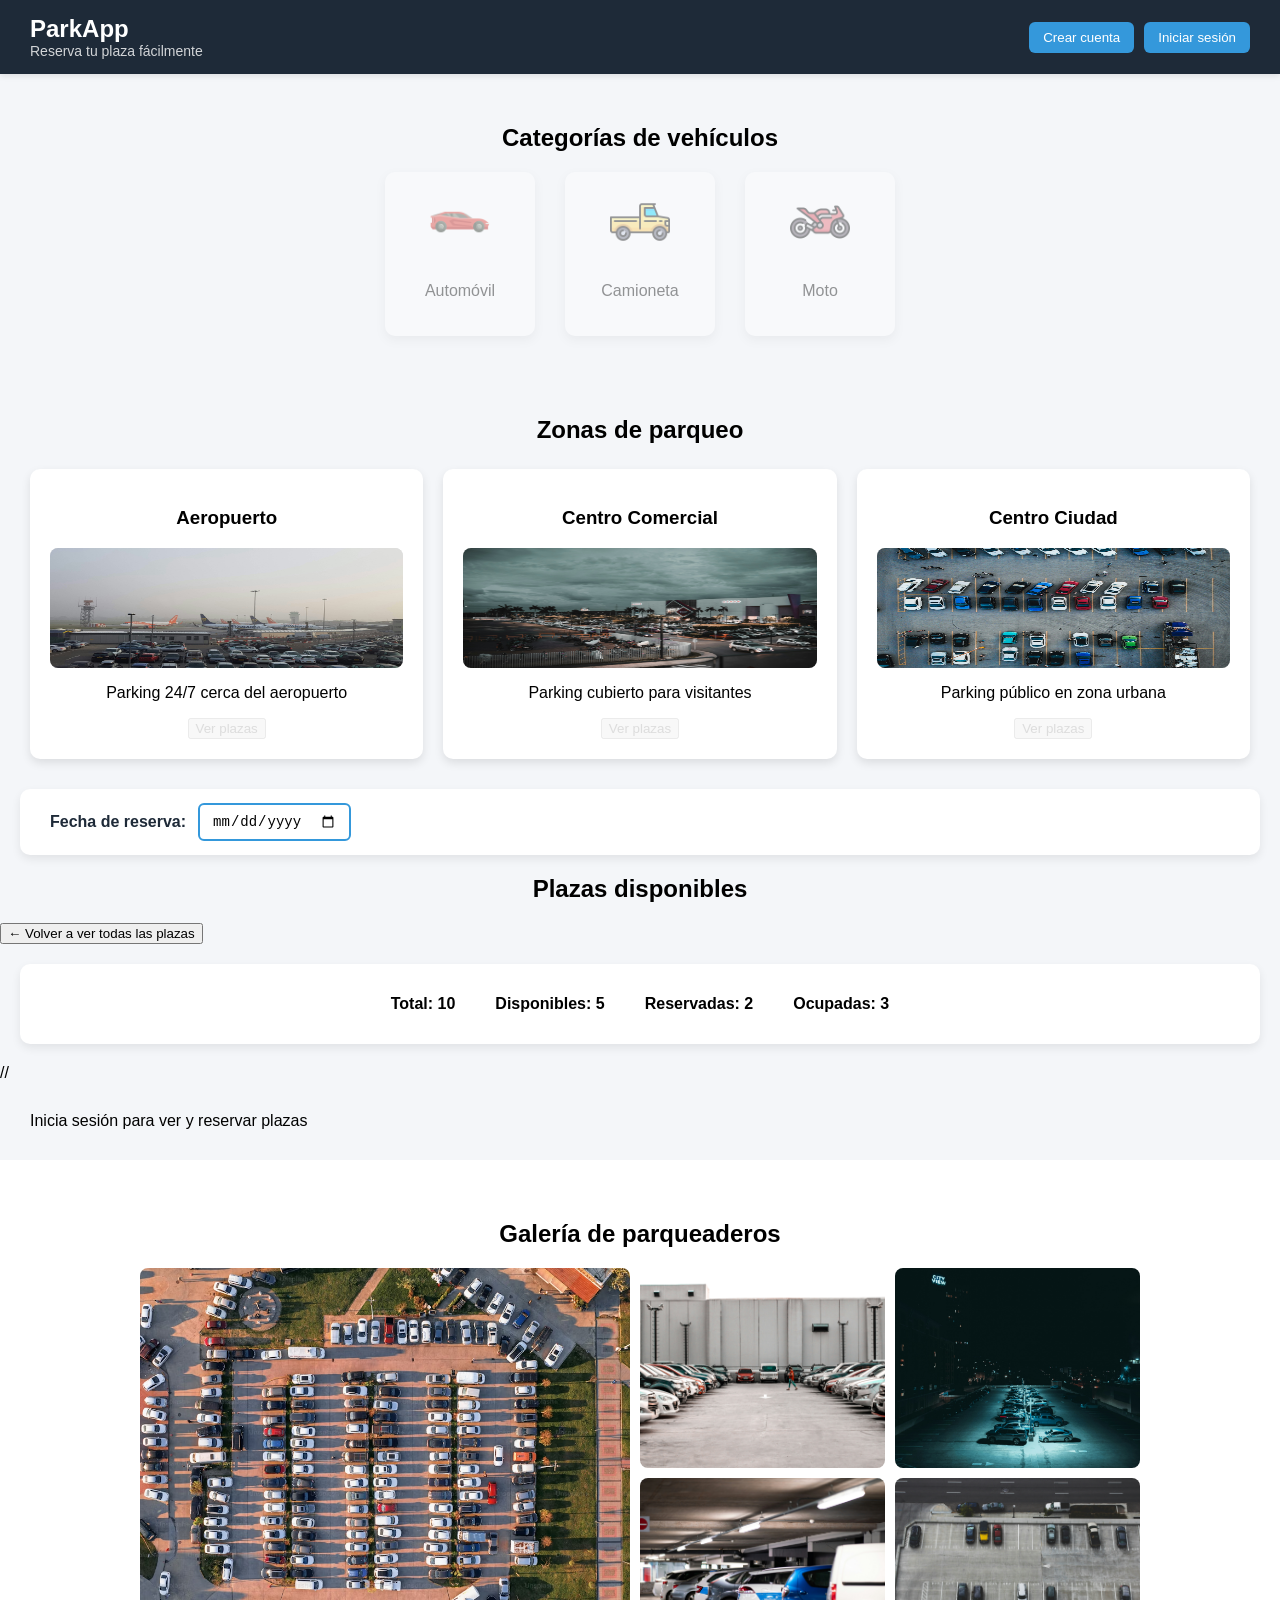
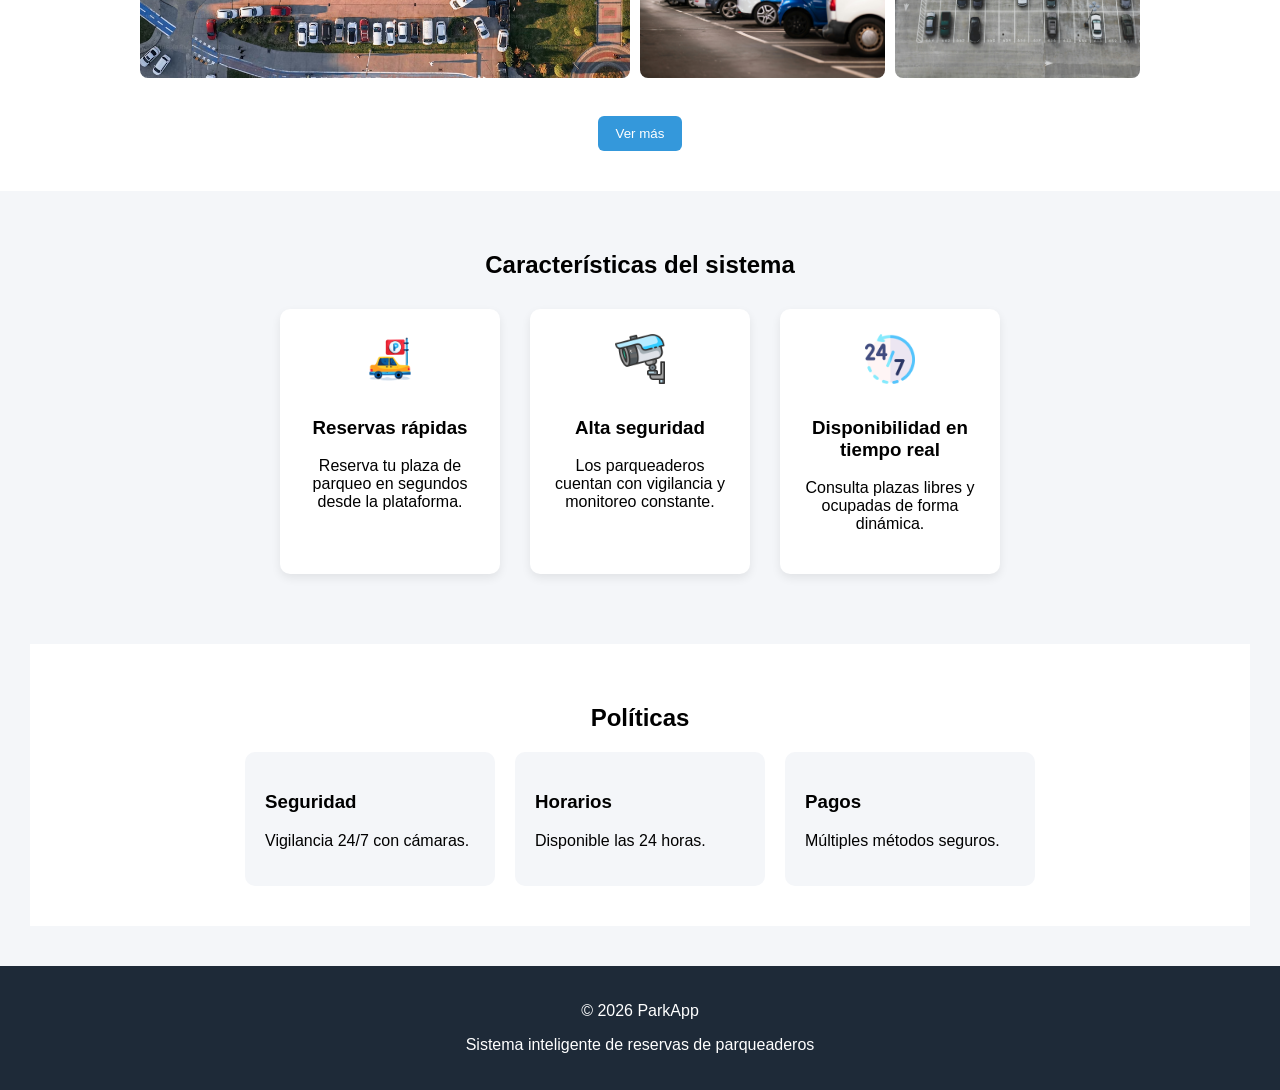
==== index.html @ e50db09f "PRODUCTOS" ====
<!DOCTYPE html>
<html lang="es">
<head>
<meta charset="UTF-8">
<meta name="viewport" content="width=device-width, initial-scale=1.0">
<title>ParkApp</title>
<link rel="stylesheet" href="css/styles.css">
</head>

<body>

<!-- HEADER -->
<header class="header">
  <div class="header-left">
    <h1 class="logo">ParkApp</h1>
    <p class="lema">Reserva tu plaza fácilmente</p>
  </div>

  <div class="header-right" id="headerBtns">
    <button class="btn-header" id="btnHeaderCrear">Crear cuenta</button>
    <button class="btn-header" id="btnHeaderLogin">Iniciar sesión</button>
  </div>

  <div class="header-right" id="headerUser" style="display:none;">
    <div id="usuarioInfo">
      <div class="avatar"></div>
      <span id="usuarioActual"></span>
    </div>
    <button class="btn-header" id="btnAdminPanel" style="display:none; background:#8e44ad;">Panel Admin</button>
    <button class="btn-header" id="btnLogout">Cerrar sesión</button>
  </div>
</header>

<!-- CATEGORIAS -->
<section class="categorias">
  <h2>Categorías de vehículos</h2>
  <div class="categoria-container">
    <div class="categoria-card" data-tipo="automovil">
      <img src="img/automovil.png">
      <p>Automóvil</p>
    </div>
    <div class="categoria-card" data-tipo="camioneta">
      <img src="img/camioneta.png">
      <p>Camioneta</p>
    </div>
    <div class="categoria-card" data-tipo="moto">
      <img src="img/moto.png">
      <p>Moto</p>
    </div>
  </div>
</section>

<!-- ZONAS -->
<section class="zonas">
  <h2 class="titulo-zonas">Zonas de parqueo</h2>
  <div class="zonas-container">
    <div class="zona-card">
      <h3>Aeropuerto</h3>
      <div class="zona-img">
        <img class="zona-img" src="img/airport.jpg" alt="Aeropuerto">
      </div>
      <p>Parking 24/7 cerca del aeropuerto</p>
      <button class="btn-zona">Ver plazas</button>
    </div>
    <div class="zona-card">
      <h3>Centro Comercial</h3>
      <div class="zona-img">
        <img class="zona-img" src="img/mall.jpg" alt="Aeropuerto">
      </div>
      <p>Parking cubierto para visitantes</p>
      <button class="btn-zona">Ver plazas</button>
    </div>
    <div class="zona-card">
      <h3>Centro Ciudad</h3>
      <div class="zona-img">
        <img class="zona-img" src="img/central.jpg" alt="Aeropuerto">
      </div>
      <p>Parking público en zona urbana</p>
      <button class="btn-zona">Ver plazas</button>
    </div>
  </div>
</section>

<!-- FECHA DE RESERVA -->
<div id="fechaReservaContainer">
  <div class="fecha-wrapper">
    <label for="fechaReserva">Fecha de reserva:</label>
    <input type="date" id="fechaReserva">
    <span id="fechaError" class="fecha-error">Debes seleccionar una fecha antes de reservar</span>
  </div>
</div>

<!-- CONTADOR -->
<h2 class="titulo-plazas">Plazas disponibles</h2>
<button id="btnVolver" class="btn-volver">← Volver a ver todas las plazas</button>
<section class="contador">
  <p>Total: <span id="totalPlazas">0</span></p>
  <p>Disponibles: <span id="plazasLibres">0</span></p>
  <p>Reservadas: <span id="plazasReservadas">0</span></p>
  <p>Ocupadas: <span id="plazasOcupadas">0</span></p>
</section>

//
<section id="misReservasSection" style="display:none;">
  <h2>Mis Reservas</h2>
  <div id="misReservas"></div>
</section>



<!-- PLAZAS -->
<section id="parkingContainer"></section>

<!-- GALERIA -->
<section class="galeria">
  <h2>Galería de parqueaderos</h2>
  <div class="galeria-grid">
    <img class="galeria-principal" src="img/gallery/parking1.jpg" alt="Parqueadero principal">
    <img src="img/gallery/parking2.jpg" alt="Parqueadero 2">
    <img src="img/gallery/parking3.jpg" alt="Parqueadero 3">
    <img src="img/gallery/parking4.jpg" alt="Parqueadero 4">
    <img src="img/gallery/parking5.jpg" alt="Parqueadero 5">
  </div>
  <br>
  <a href="galeria.html"><button class="btn-galeria">Ver más</button></a>
</section>

<!-- CARACTERISTICAS -->
<section class="caracteristicas">
  <h2>Características del sistema</h2>
  <div class="caracteristicas-container">
    <div class="caracteristica">
      <img src="img/reserva.png" alt="Reserva">
      <h3>Reservas rápidas</h3>
      <p>Reserva tu plaza de parqueo en segundos desde la plataforma.</p>
    </div>
    <div class="caracteristica">
      <img src="img/seguridad.png" alt="Seguridad">
      <h3>Alta seguridad</h3>
      <p>Los parqueaderos cuentan con vigilancia y monitoreo constante.</p>
    </div>
    <div class="caracteristica">
      <img src="img/tiempo-real.png" alt="Disponibilidad">
      <h3>Disponibilidad en tiempo real</h3>
      <p>Consulta plazas libres y ocupadas de forma dinámica.</p>
    </div>
  </div>
</section>

<!-- POLITICAS -->
<section class="politicas">
  <h2>Políticas</h2>
  <div class="politicas-container">
    <div class="politica">
      <h3>Seguridad</h3>
      <p>Vigilancia 24/7 con cámaras.</p>
    </div>
    <div class="politica">
      <h3>Horarios</h3>
      <p>Disponible las 24 horas.</p>
    </div>
    <div class="politica">
      <h3>Pagos</h3>
      <p>Múltiples métodos seguros.</p>
    </div>
  </div>
</section>

<!-- NOTIFICACION -->
<div id="notificacion"></div>

<!-- MODAL CREAR CUENTA -->
<div id="modalCrear" class="modal">
  <div class="modal-contenido">
    <span class="cerrar" data-modal="modalCrear">&times;</span>
    <h2>Crear Cuenta</h2>
    <input type="text" id="nombreCrear" placeholder="Nombre">
    <input type="email" id="emailCrear" placeholder="Email">
    <input type="password" id="passCrear" placeholder="Contraseña">
    <select id="rolCrear">
      <option value="cliente">Cliente</option>
      <option value="admin">Administrador</option>
    </select>
    <button id="btnCrearCuenta">Crear Cuenta</button>
  </div>
</div>

<!-- MODAL INICIAR SESIÓN -->
<div id="modalLogin" class="modal">
  <div class="modal-contenido">
    <span class="cerrar" data-modal="modalLogin">&times;</span>
    <h2>Iniciar Sesión</h2>
    <input type="email" id="emailLogin" placeholder="Email">
    <input type="password" id="passLogin" placeholder="Contraseña">
    <button id="btnLogin">Iniciar Sesión</button>
  </div>
</div>

<footer class="footer">
  <p>© 2026 ParkApp</p>
  <p>Sistema inteligente de reservas de parqueaderos</p>
</footer>

<script type="module" src="js/main.js"></script>
</body>
</html>
---- css/styles.css ----
/* ================= AJUSTE GLOBAL ================= */

*{
box-sizing:border-box;
}

/* ================= HTML / BODY ================= */

html{
height:100%;
scroll-behavior:smooth;
}

body{
font-family:Arial;
margin:0;
background:#f4f6f9;
min-height:100vh;
}

/* ================= HEADER ================= */

.header{

background:#1e2a38;
color:white;

width:100%;

padding:15px 30px;

display:flex;
justify-content:space-between;
align-items:center;

position:sticky;
top:0;

z-index:9999;

box-shadow:0 2px 6px rgba(0,0,0,0.1);

}

.header-left{
display:flex;
flex-direction:column;
}

.logo{
margin:0;
font-size:24px;
cursor:pointer;
white-space:nowrap;
}

.lema{
margin:0;
font-size:14px;
opacity:.8;
}

.header-right{
display:flex;
gap:10px;
align-items:center;
flex-wrap:nowrap;
}

.btn-header{

padding:8px 14px;

border:none;
border-radius:6px;

background:#3498db;
color:white;

cursor:pointer;

white-space:nowrap;

}

.btn-header:hover{
background:#2980b9;
}

/* ================= CATEGORIAS ================= */

.categorias{
padding:30px;
text-align:center;
}

.categoria-container{
display:flex;
justify-content:center;
gap:30px;
flex-wrap:wrap;
}

.categoria-card{

background:white;
padding:20px;
border-radius:10px;
box-shadow:0 4px 10px rgba(0,0,0,.1);

width:150px;

transition:.3s;
cursor:pointer;

}

.categoria-card:hover{
transform:translateY(-5px);
}

.categoria-card img{
width:60px;
margin-bottom:10px;
}

/* categoria seleccionada */

.categoria-card.activa{

border:2px solid #3498db;
transform:scale(1.05);
background:#eef6ff;

}

/* ================= ZONAS ================= */

.zonas{
padding:30px;
}

.titulo-zonas{
text-align:center;
margin-bottom:25px;
}

.zonas-container{

display:grid;

grid-template-columns:repeat(auto-fit,minmax(250px,1fr));

gap:20px;

}

.zona-card{

background:white;

padding:20px;

border-radius:10px;

box-shadow:0 4px 10px rgba(0,0,0,.1);

text-align:center;

transition:.3s;

}

.zona-card:hover{
transform:translateY(-5px);
}

.zona-img{

height:120px;

background:#ddd;

margin-bottom:10px;

border-radius:8px;

width: 100%;

}

/* ================= TITULO PLAZAS ================= */

.titulo-plazas{
text-align:center;
margin-top:20px;
}

/* ================= CONTADOR ================= */

.contador{

display:flex;
justify-content:center;
gap:40px;

font-weight:bold;

background:white;

margin:20px;
padding:15px;

border-radius:10px;

box-shadow:0 4px 10px rgba(0,0,0,.08);

flex-wrap:wrap;

}

/* ================= CONTENEDOR PLAZAS ================= */

#parkingContainer{

display:grid;

grid-template-columns:repeat(auto-fit,minmax(220px,1fr));

gap:20px;

padding:30px;

}

/* ================= TARJETAS ================= */

.tarjeta{

background:white;

border-radius:12px;

padding:18px;

box-shadow:0 4px 12px rgba(0,0,0,0.08);

transition:.25s;

border-left:6px solid transparent;

}

.tarjeta:hover{
transform:translateY(-5px);
}

/* ================= ESTADOS ================= */

.tarjeta.disponible{
border-left:6px solid #27ae60;
}

.tarjeta.reservado{
border-left:6px solid #f1c40f;
}

.tarjeta.ocupado{
border-left:6px solid #e74c3c;
}

/* ================= ESTADO TEXTO ================= */

.estado{
font-weight:bold;
}

.estado.disponible{color:#27ae60;}
.estado.reservado{color:#f1c40f;}
.estado.ocupado{color:#e74c3c;}

/* ================= BOTONES ================= */

.tarjeta button{

margin-top:10px;

padding:8px 12px;

border:none;

border-radius:6px;

font-weight:bold;

cursor:pointer;

}

.btn-reservar{
background:#27ae60;
color:white;
}

.btn-cancelar{
background:#e74c3c;
color:white;
}

/* ================= GALERIA ================= */

.galeria {
  width: 100%;
  padding: 40px;
  background: white;
  text-align: center;
}

.galeria h2 {
  margin-bottom: 20px;
}

.galeria-grid {
  display: grid;
  grid-template-columns: 2fr 1fr 1fr;
  grid-template-rows: 200px 200px;
  gap: 10px;
  max-width: 1000px;
  margin: 0 auto;
}

.galeria-grid img {
  width: 100%;
  height: 100%;
  object-fit: cover;
  border-radius: 8px;
  cursor: pointer;
  transition: opacity 0.3s;
}

.galeria-grid img:hover {
  opacity: 0.85;
}

/* Imagen grande: ocupa toda la columna izquierda (2 filas) */
.galeria-principal {
  grid-column: 1;
  grid-row: 1 / span 2;
}

/* Las 4 pequeñas se ubican automáticamente en la columna 2 y 3 */

.btn-galeria {
  margin-top: 20px;
  padding: 10px 18px;
  border: none;
  border-radius: 6px;
  background: #3498db;
  color: white;
  cursor: pointer;
}

.btn-galeria:hover {
  background: #2980b9;
}

@media (max-width: 768px) {
  .galeria-grid {
    grid-template-columns: 1fr 1fr;
    grid-template-rows: auto;
  }

  .galeria-principal {
    grid-column: 1 / span 2;
    grid-row: auto;
    height: 200px;
  }
}

/* ================= CARACTERISTICAS ================= */

.caracteristicas{

padding:40px;

background:#f4f6f9;

text-align:center;

}

.caracteristicas h2{
margin-bottom:30px;
}

.caracteristicas-container{

display:flex;

justify-content:center;

gap:30px;

flex-wrap:wrap;

}

.caracteristica{

background:white;

padding:25px;

border-radius:10px;

width:220px;

box-shadow:0 4px 10px rgba(0,0,0,.08);

transition:.3s;

}

#notificacion {
  position: fixed;
  bottom: 20px;
  right: 20px;
  background: #333;
  color: #fff;
  padding: 12px 18px;
  border-radius: 8px;
  opacity: 0;
  transition: opacity 0.3s;
  z-index: 999;
}

#notificacion.mostrar {
  opacity: 1;
}

#headerUser {
  display: flex;
  align-items: center;
  gap: 10px;
}

#usuarioInfo {
  display: flex;
  align-items: center;
  gap: 10px;
}

.avatar {
  width: 40px;
  height: 40px;
  background: #4CAF50;
  color: white;
  border-radius: 50%;
  display: flex;
  align-items: center;
  justify-content: center;
  font-weight: bold;
}

.caracteristica:hover{
transform:translateY(-5px);
}

.caracteristica img{
width:50px;
margin-bottom:10px;
}

/* ================= POLITICAS ================= */

.politicas{

padding:40px;

background:white;

margin:30px;

}

.politicas h2{

text-align:center;

margin-bottom:20px;

}

.politicas-container{

display:flex;

gap:20px;

justify-content:center;

flex-wrap:wrap;

}

.politica{

background:#f4f6f9;

padding:20px;

border-radius:10px;

width:250px;

}

/* ================= FOOTER ================= */

.footer{

background:#1e2a38;

color:white;

text-align:center;

padding:20px;

margin-top:40px;

}

/* ================= NOTIFICACION ================= */

#notificacion{

position:fixed;

top:20px;
right:20px;

background:#333;

color:white;

padding:12px 18px;

border-radius:8px;

opacity:0;

transform:translateY(-20px);

transition:.3s;

}

#notificacion.mostrar{

opacity:1;

transform:translateY(0);

}

.notif-reserva{
background:#27ae60;
}

.notif-cancelar{
background:#e74c3c;
}
/* ================= MODAL GALERIA ================= */

.modal{

display:none;

position:fixed;

top:0;
left:0;

width:100%;
height:100%;

background:rgba(0,0,0,0.9);

justify-content:center;
align-items:center;

z-index:10000;

}

.modal-img{

max-width:80%;
max-height:80%;

border-radius:10px;

}

.cerrar{

position:absolute;

top:30px;
right:40px;

font-size:40px;

color:white;

cursor:pointer;

}

/* flechas */

.flecha{

position:absolute;

top:50%;

transform:translateY(-50%);

background:none;

border:none;

font-size:40px;

color:white;

cursor:pointer;

}

.izquierda{
left:40px;
}

.derecha{
right:40px;
}

.modal-contenido{
  background:white;
  padding:30px;
  border-radius:10px;
  display:flex;
  flex-direction:column;
  gap:12px;
  min-width:300px;
}

.modal input{
  padding:8px;
  border-radius:6px;
  border:1px solid #ccc;
}

.modal button{
  padding:10px;
  background:#3498db;
  color:white;
  border:none;
  border-radius:6px;
  cursor:pointer;
}

.modal button:hover{
  background:#2980b9;
}

.modal .cerrar{
  position:absolute;
  top:10px;
  right:15px;
  font-size:24px;
  cursor:pointer;
}
.categoria-card.deshabilitado {
  opacity: 0.4;
  cursor: not-allowed;
  pointer-events: none;
}

.btn-zona:disabled {
  opacity: 0.4;
  cursor: not-allowed;
}
/* ================= EXTRAS ================= */

.extras-container {
  display: flex;
  flex-wrap: wrap;
  gap: 6px;
  margin: 8px 0;
}

.extra-badge {
  font-size: 12px;
  padding: 3px 8px;
  border-radius: 20px;
  font-weight: bold;
}

.extra-si {
  background: #eafaf1;
  color: #27ae60;
  border: 1px solid #27ae60;
}

.extra-no {
  background: #fdf2f2;
  color: #e74c3c;
  border: 1px solid #e74c3c;
}
/* ================= FECHA RESERVA ================= */

.fecha-wrapper {
  display: flex;
  align-items: center;
  gap: 12px;
  flex-wrap: wrap;
  background: white;
  padding: 14px 30px;
  box-shadow: 0 4px 10px rgba(0,0,0,0.08);
  margin: 0 20px 10px 20px;
  border-radius: 10px;
}

.fecha-wrapper label {
  font-weight: bold;
  color: #1e2a38;
}

.fecha-wrapper input[type="date"] {
  padding: 8px 12px;
  border: 2px solid #3498db;
  border-radius: 6px;
  font-size: 14px;
  cursor: pointer;
}

.fecha-error {
  color: #e74c3c;
  font-size: 13px;
  font-weight: bold;
  display: none;
}

.fecha-error.visible {
  display: inline;
}

/* ================= EXTRAS ================= */

.extras-container {
  display: flex;
  flex-wrap: wrap;
  gap: 6px;
  margin: 8px 0;
}

.extra-badge {
  font-size: 12px;
  padding: 3px 8px;
  border-radius: 20px;
  font-weight: bold;
}

.extra-si {
  background: #eafaf1;
  color: #27ae60;
  border: 1px solid #27ae60;
}

.extra-no {
  background: #fdf2f2;
  color: #e74c3c;
  border: 1px solid #e74c3c;
}

/* ================= FECHA EN TARJETA ================= */

.plaza-fecha {
  font-size: 13px;
  color: #3498db;
  font-weight: bold;
  margin: 4px 0;
}
/* ================= BOTON OCUPADA ================= */

.btn-ocupada {
  background: #e74c3c;
  color: white;
  margin-top: 10px;
  padding: 8px 12px;
  border: none;
  border-radius: 6px;
  font-weight: bold;
  cursor: pointer;
  opacity: 0.85;
}

.btn-ocupada:hover {
  opacity: 1;
}
/* ================= PAGINA INTERNA DESC ================= */

.pagina-interna-desc {
  padding: 30px 40px 10px 40px;
  background: white;
  border-bottom: 1px solid #eee;
}

.pagina-interna-desc h2 {
  margin: 0 0 8px 0;
  color: #1e2a38;
}

.pagina-interna-desc p {
  margin: 0;
  color: #555;
  font-size: 15px;
}

/* ================= GALERIA COMPLETA ================= */

.galeria-completa-grid {
  display: grid;
  grid-template-columns: repeat(3, 1fr);
  gap: 12px;
  padding: 30px 40px;
  max-width: 1100px;
  margin: 0 auto;
}

.galeria-completa-grid img {
  width: 100%;
  height: 220px;
  object-fit: cover;
  border-radius: 8px;
  transition: transform 0.3s, opacity 0.3s;
  cursor: pointer;
}

.galeria-completa-grid img:hover {
  transform: scale(1.03);
  opacity: 0.9;
}

@media (max-width: 768px) {
  .galeria-completa-grid {
    grid-template-columns: repeat(2, 1fr);
    padding: 20px;
  }
}

@media (max-width: 480px) {
  .galeria-completa-grid {
    grid-template-columns: 1fr;
  }
}
#notificacion {
  position: fixed;
  top: 20px;
  right: 20px;
  color: white;
  padding: 8px 14px;
  border-radius: 6px;
  opacity: 0;
  transform: translateY(-20px);
  transition: 0.3s;
  z-index: 99999;
  font-size: 13px;
  font-weight: bold;
  min-width: 0;
  width: fit-content;
}
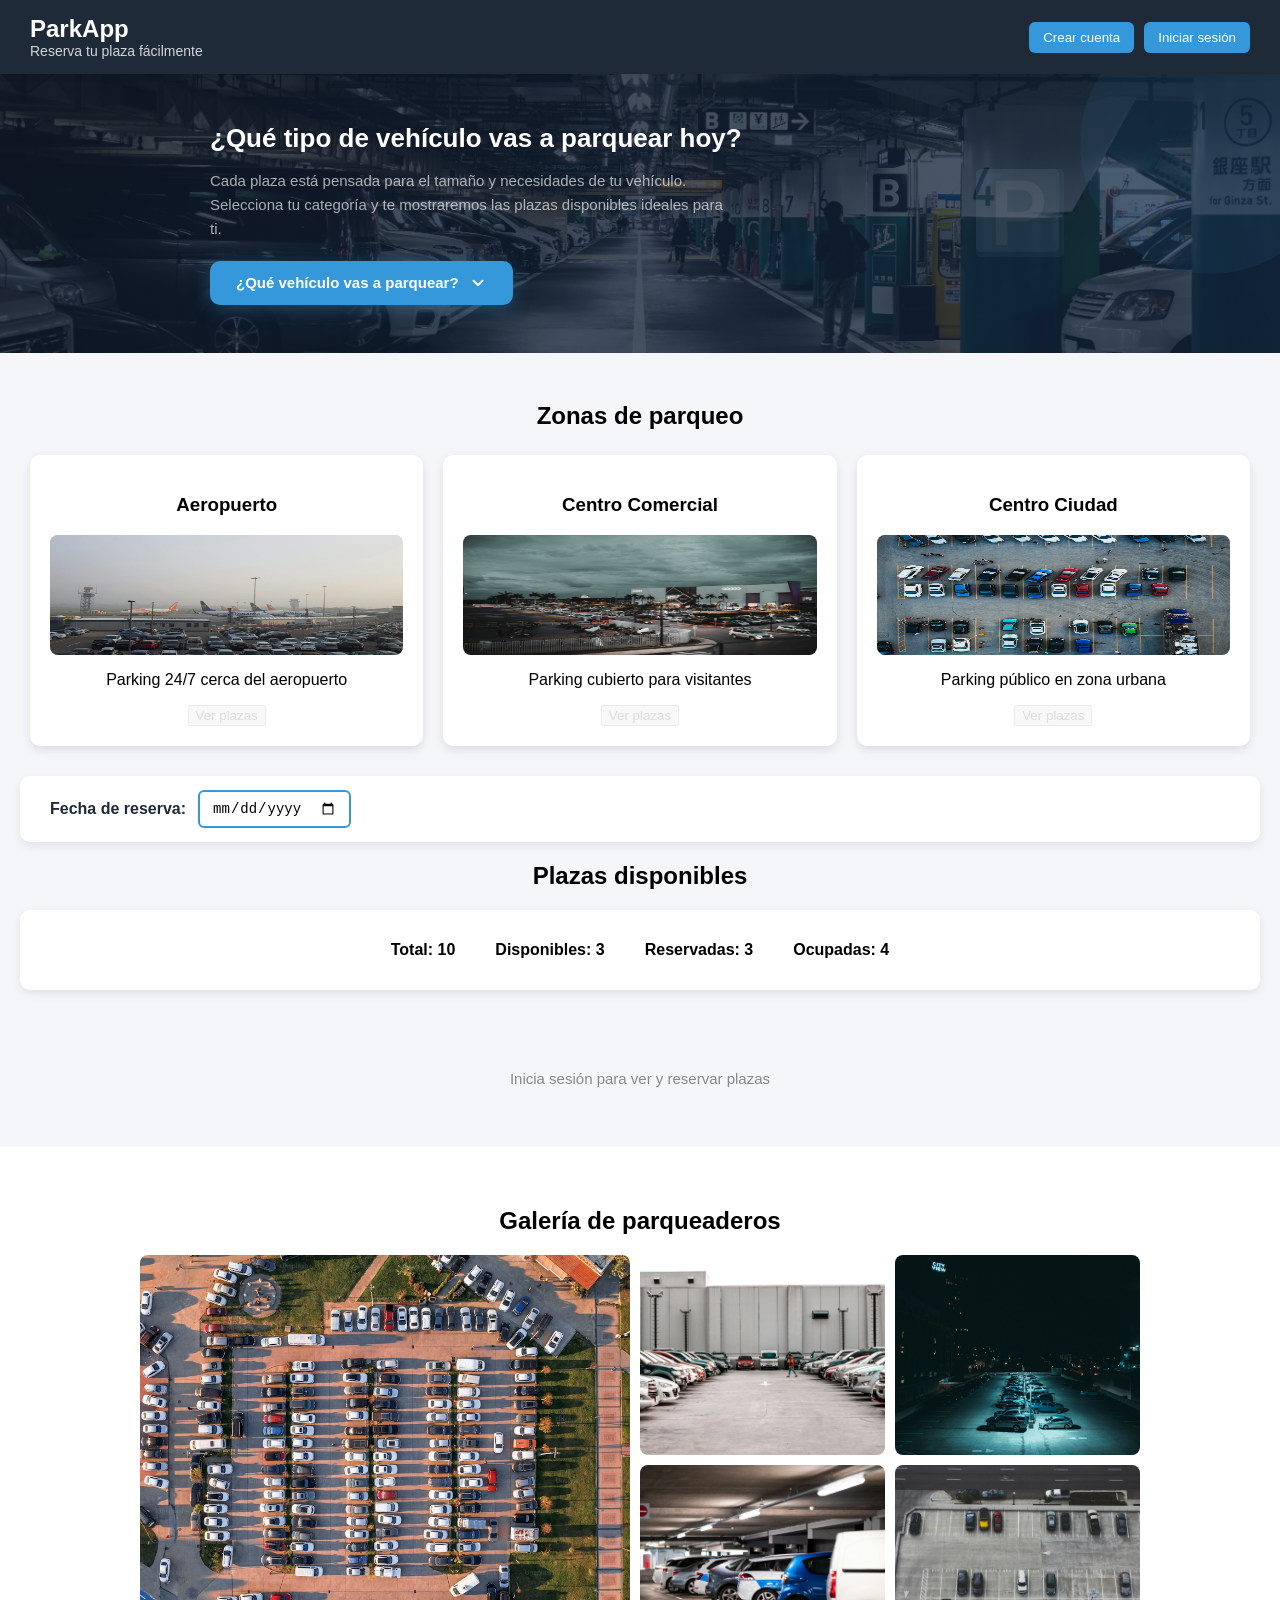
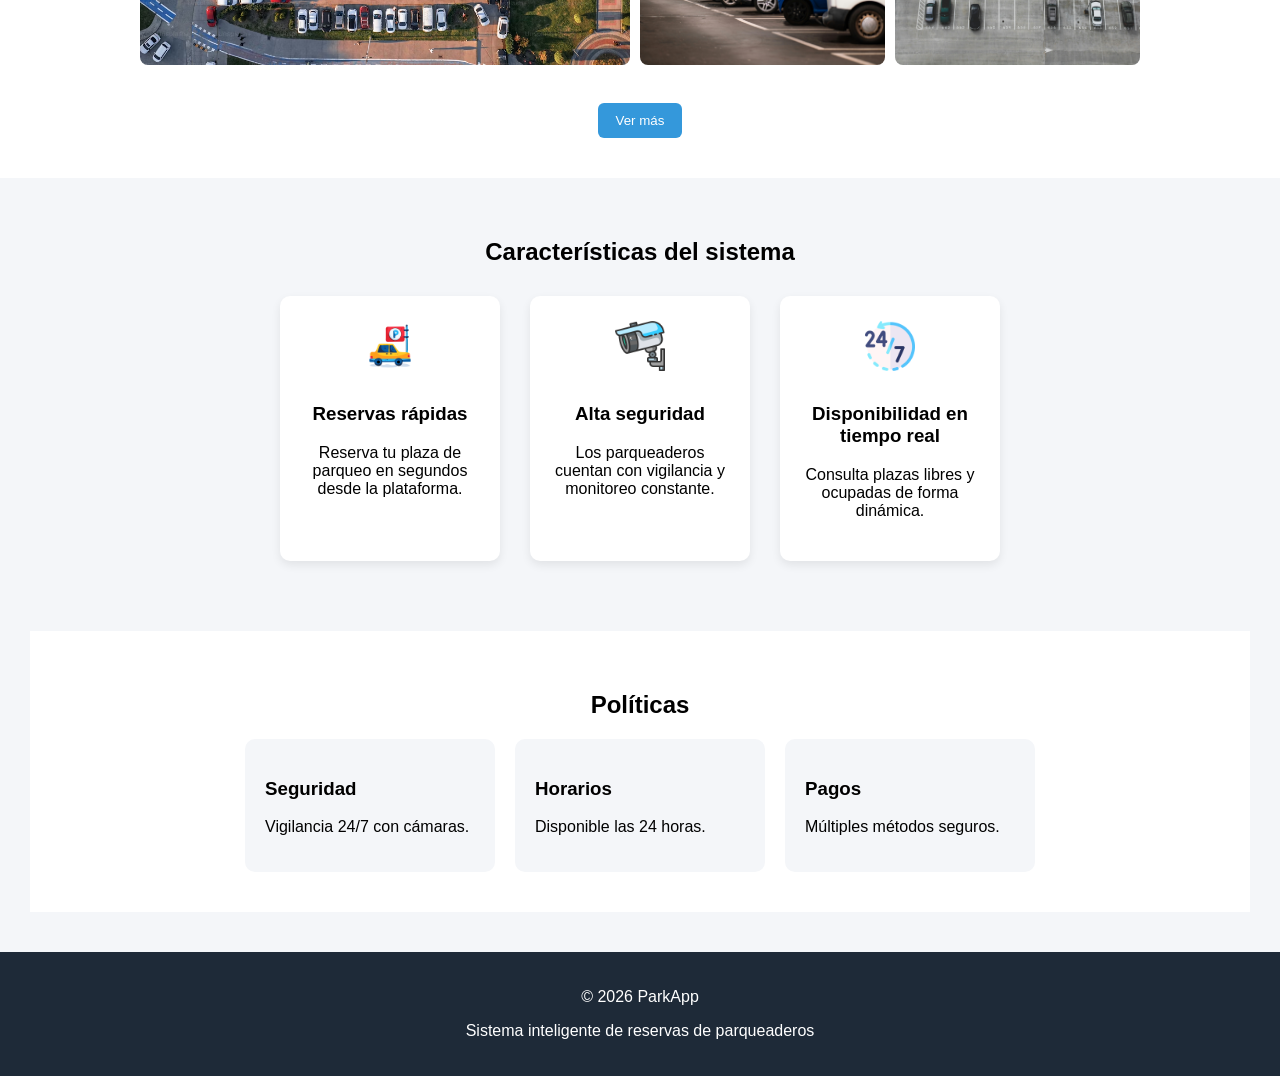
==== commit 865f4d31: "Permisos por rol" ====
--- a/index.html
+++ b/index.html
@@ -31,8 +31,38 @@
   </div>
 </header>
 
-<!-- CATEGORIAS -->
-<section class="categorias">
+<!-- SECCION DESCRIPCION + CTA VEHICULOS -->
+<section class="vehiculos-cta">
+  <div class="vehiculos-cta-inner">
+    <div class="vehiculos-cta-texto">
+      <h2 class="vehiculos-cta-titulo">¿Qué tipo de vehículo vas a parquear hoy?</h2>
+      <p class="vehiculos-cta-desc">
+        Cada plaza está pensada para el tamaño y necesidades de tu vehículo.
+        Selecciona tu categoría y te mostraremos las plazas disponibles ideales para ti.
+      </p>
+      <button class="btn-ver-categorias" id="btnVerCategorias">
+        <span>¿Qué vehículo vas a parquear?</span>
+        <svg width="18" height="18" viewBox="0 0 24 24" fill="none" stroke="currentColor" stroke-width="2.5" stroke-linecap="round" stroke-linejoin="round"><path d="M6 9l6 6 6-6"/></svg>
+      </button>
+    </div>
+    <div class="vehiculos-cta-icon" aria-hidden="true">🅿️</div>
+  </div>
+</section>
+
+<!-- AVISO LOGIN (visible cuando se abre categorías sin sesión) -->
+<div id="avisoLoginCategorias" style="display:none;">
+  <div class="aviso-login-banner">
+    <span class="aviso-login-icono"></span>
+    <div class="aviso-login-texto">
+      <strong>Inicia sesión para continuar</strong>
+      <span>Necesitas una cuenta activa para seleccionar tu vehículo y reservar una plaza.</span>
+    </div>
+    <button class="aviso-login-btn" id="btnAvisoLogin">Iniciar sesión</button>
+  </div>
+</div>
+
+<!-- CATEGORIAS (ocultas por defecto) -->
+<section class="categorias" id="seccionCategorias" style="display:none;">
   <h2>Categorías de vehículos</h2>
   <div class="categoria-container">
     <div class="categoria-card" data-tipo="automovil">
@@ -65,7 +95,7 @@
     <div class="zona-card">
       <h3>Centro Comercial</h3>
       <div class="zona-img">
-        <img class="zona-img" src="img/mall.jpg" alt="Aeropuerto">
+        <img class="zona-img" src="img/mall.jpg" alt="Centro Comercial">
       </div>
       <p>Parking cubierto para visitantes</p>
       <button class="btn-zona">Ver plazas</button>
@@ -73,7 +103,7 @@
     <div class="zona-card">
       <h3>Centro Ciudad</h3>
       <div class="zona-img">
-        <img class="zona-img" src="img/central.jpg" alt="Aeropuerto">
+        <img class="zona-img" src="img/central.jpg" alt="Centro Ciudad">
       </div>
       <p>Parking público en zona urbana</p>
       <button class="btn-zona">Ver plazas</button>
@@ -100,13 +130,18 @@
   <p>Ocupadas: <span id="plazasOcupadas">0</span></p>
 </section>
 
-//
 <section id="misReservasSection" style="display:none;">
-  <h2>Mis Reservas</h2>
-  <div id="misReservas"></div>
-</section>
-
-
+  <div class="mis-reservas-wrapper">
+    <div class="mis-reservas-header">
+      <span class="mis-reservas-icono">🅿️</span>
+      <div>
+        <h2 class="mis-reservas-titulo">Mis Reservas</h2>
+        <p class="mis-reservas-subtitulo">Tus plazas reservadas activas</p>
+      </div>
+    </div>
+    <div id="misReservas" class="mis-reservas-grid"></div>
+  </div>
+</section>
 
 <!-- PLAZAS -->
 <section id="parkingContainer"></section>
@@ -202,5 +237,51 @@
 </footer>
 
 <script type="module" src="js/main.js"></script>
+
+<script>
+  // Toggle categorías: muestra aviso si no hay sesión, categorías si hay sesión
+  document.getElementById("btnVerCategorias").addEventListener("click", function () {
+    const seccion   = document.getElementById("seccionCategorias");
+    const aviso     = document.getElementById("avisoLoginCategorias");
+    const btn       = document.getElementById("btnVerCategorias");
+    const abierto   = btn.classList.contains("activo");
+    const haySession = !!localStorage.getItem("usuarioActual");
+
+    if (abierto) {
+      // Cerrar todo
+      seccion.style.display = "none";
+      aviso.style.display   = "none";
+      btn.classList.remove("activo");
+    } else {
+      btn.classList.add("activo");
+      if (!haySession) {
+        aviso.style.display   = "block";
+        seccion.style.display = "none";
+        aviso.scrollIntoView({ behavior: "smooth", block: "center" });
+      } else {
+        aviso.style.display   = "none";
+        seccion.style.display = "block";
+        seccion.scrollIntoView({ behavior: "smooth", block: "start" });
+      }
+    }
+  });
+
+  // Botón "Iniciar sesión" del banner abre el modal
+  document.getElementById("btnAvisoLogin").addEventListener("click", function () {
+    document.getElementById("modalLogin").style.display = "flex";
+  });
+
+  // Cuando el usuario inicia sesión, ocultar aviso y mostrar categorías
+  window.addEventListener("storage", function (e) {
+    if (e.key === "usuarioActual" && e.newValue) {
+      document.getElementById("avisoLoginCategorias").style.display = "none";
+      const btn = document.getElementById("btnVerCategorias");
+      if (btn.classList.contains("activo")) {
+        document.getElementById("seccionCategorias").style.display = "block";
+      }
+    }
+  });
+</script>
+
 </body>
 </html>
--- a/css/styles.css
+++ b/css/styles.css
@@ -1,886 +1,335 @@
 /* ================= AJUSTE GLOBAL ================= */
-
-*{
-box-sizing:border-box;
-}
+*{ box-sizing:border-box; }
 
 /* ================= HTML / BODY ================= */
-
-html{
-height:100%;
-scroll-behavior:smooth;
-}
-
-body{
-font-family:Arial;
-margin:0;
-background:#f4f6f9;
-min-height:100vh;
-}
+html{ height:100%; scroll-behavior:smooth; }
+body{ font-family:Arial; margin:0; background:#f4f6f9; min-height:100vh; }
 
 /* ================= HEADER ================= */
-
 .header{
-
-background:#1e2a38;
-color:white;
-
-width:100%;
-
-padding:15px 30px;
-
-display:flex;
-justify-content:space-between;
-align-items:center;
-
-position:sticky;
-top:0;
-
-z-index:9999;
-
-box-shadow:0 2px 6px rgba(0,0,0,0.1);
-
-}
-
-.header-left{
-display:flex;
-flex-direction:column;
-}
-
-.logo{
-margin:0;
-font-size:24px;
-cursor:pointer;
-white-space:nowrap;
-}
-
-.lema{
-margin:0;
-font-size:14px;
-opacity:.8;
-}
-
-.header-right{
-display:flex;
-gap:10px;
-align-items:center;
-flex-wrap:nowrap;
-}
-
-.btn-header{
-
-padding:8px 14px;
-
-border:none;
-border-radius:6px;
-
-background:#3498db;
-color:white;
-
-cursor:pointer;
-
-white-space:nowrap;
-
-}
-
-.btn-header:hover{
-background:#2980b9;
-}
-
-/* ================= CATEGORIAS ================= */
-
-.categorias{
-padding:30px;
-text-align:center;
-}
-
-.categoria-container{
-display:flex;
-justify-content:center;
-gap:30px;
-flex-wrap:wrap;
-}
-
-.categoria-card{
-
-background:white;
-padding:20px;
-border-radius:10px;
-box-shadow:0 4px 10px rgba(0,0,0,.1);
-
-width:150px;
-
-transition:.3s;
-cursor:pointer;
-
-}
-
-.categoria-card:hover{
-transform:translateY(-5px);
-}
-
-.categoria-card img{
-width:60px;
-margin-bottom:10px;
-}
-
-/* categoria seleccionada */
-
-.categoria-card.activa{
-
-border:2px solid #3498db;
-transform:scale(1.05);
-background:#eef6ff;
-
-}
-
-/* ================= ZONAS ================= */
-
-.zonas{
-padding:30px;
-}
-
-.titulo-zonas{
-text-align:center;
-margin-bottom:25px;
-}
-
-.zonas-container{
-
-display:grid;
-
-grid-template-columns:repeat(auto-fit,minmax(250px,1fr));
-
-gap:20px;
-
-}
-
-.zona-card{
-
-background:white;
-
-padding:20px;
-
-border-radius:10px;
-
-box-shadow:0 4px 10px rgba(0,0,0,.1);
-
-text-align:center;
-
-transition:.3s;
-
-}
-
-.zona-card:hover{
-transform:translateY(-5px);
-}
-
-.zona-img{
-
-height:120px;
-
-background:#ddd;
-
-margin-bottom:10px;
-
-border-radius:8px;
-
-width: 100%;
-
-}
-
-/* ================= TITULO PLAZAS ================= */
-
-.titulo-plazas{
-text-align:center;
-margin-top:20px;
-}
-
-/* ================= CONTADOR ================= */
-
-.contador{
-
-display:flex;
-justify-content:center;
-gap:40px;
-
-font-weight:bold;
-
-background:white;
-
-margin:20px;
-padding:15px;
-
-border-radius:10px;
-
-box-shadow:0 4px 10px rgba(0,0,0,.08);
-
-flex-wrap:wrap;
-
-}
-
-/* ================= CONTENEDOR PLAZAS ================= */
-
-#parkingContainer{
-
-display:grid;
-
-grid-template-columns:repeat(auto-fit,minmax(220px,1fr));
-
-gap:20px;
-
-padding:30px;
-
-}
-
-/* ================= TARJETAS ================= */
-
-.tarjeta{
-
-background:white;
-
-border-radius:12px;
-
-padding:18px;
-
-box-shadow:0 4px 12px rgba(0,0,0,0.08);
-
-transition:.25s;
-
-border-left:6px solid transparent;
-
-}
-
-.tarjeta:hover{
-transform:translateY(-5px);
-}
-
-/* ================= ESTADOS ================= */
-
-.tarjeta.disponible{
-border-left:6px solid #27ae60;
-}
-
-.tarjeta.reservado{
-border-left:6px solid #f1c40f;
-}
-
-.tarjeta.ocupado{
-border-left:6px solid #e74c3c;
-}
-
-/* ================= ESTADO TEXTO ================= */
-
-.estado{
-font-weight:bold;
-}
-
-.estado.disponible{color:#27ae60;}
-.estado.reservado{color:#f1c40f;}
-.estado.ocupado{color:#e74c3c;}
-
-/* ================= BOTONES ================= */
-
-.tarjeta button{
-
-margin-top:10px;
-
-padding:8px 12px;
-
-border:none;
-
-border-radius:6px;
-
-font-weight:bold;
-
-cursor:pointer;
-
-}
-
-.btn-reservar{
-background:#27ae60;
-color:white;
-}
-
-.btn-cancelar{
-background:#e74c3c;
-color:white;
-}
-
-/* ================= GALERIA ================= */
-
-.galeria {
-  width: 100%;
-  padding: 40px;
-  background: white;
-  text-align: center;
-}
-
-.galeria h2 {
-  margin-bottom: 20px;
-}
-
-.galeria-grid {
-  display: grid;
-  grid-template-columns: 2fr 1fr 1fr;
-  grid-template-rows: 200px 200px;
-  gap: 10px;
-  max-width: 1000px;
-  margin: 0 auto;
-}
-
-.galeria-grid img {
-  width: 100%;
-  height: 100%;
-  object-fit: cover;
-  border-radius: 8px;
-  cursor: pointer;
-  transition: opacity 0.3s;
-}
-
-.galeria-grid img:hover {
-  opacity: 0.85;
-}
-
-/* Imagen grande: ocupa toda la columna izquierda (2 filas) */
-.galeria-principal {
-  grid-column: 1;
-  grid-row: 1 / span 2;
-}
-
-/* Las 4 pequeñas se ubican automáticamente en la columna 2 y 3 */
-
-.btn-galeria {
-  margin-top: 20px;
-  padding: 10px 18px;
-  border: none;
-  border-radius: 6px;
-  background: #3498db;
-  color: white;
-  cursor: pointer;
-}
-
-.btn-galeria:hover {
-  background: #2980b9;
-}
-
-@media (max-width: 768px) {
-  .galeria-grid {
-    grid-template-columns: 1fr 1fr;
-    grid-template-rows: auto;
-  }
-
-  .galeria-principal {
-    grid-column: 1 / span 2;
-    grid-row: auto;
-    height: 200px;
-  }
-}
-
-/* ================= CARACTERISTICAS ================= */
-
-.caracteristicas{
-
-padding:40px;
-
-background:#f4f6f9;
-
-text-align:center;
-
-}
-
-.caracteristicas h2{
-margin-bottom:30px;
-}
-
-.caracteristicas-container{
-
-display:flex;
-
-justify-content:center;
-
-gap:30px;
-
-flex-wrap:wrap;
-
-}
-
-.caracteristica{
-
-background:white;
-
-padding:25px;
-
-border-radius:10px;
-
-width:220px;
-
-box-shadow:0 4px 10px rgba(0,0,0,.08);
-
-transition:.3s;
-
-}
-
-#notificacion {
-  position: fixed;
-  bottom: 20px;
-  right: 20px;
-  background: #333;
-  color: #fff;
-  padding: 12px 18px;
-  border-radius: 8px;
-  opacity: 0;
-  transition: opacity 0.3s;
-  z-index: 999;
-}
-
-#notificacion.mostrar {
-  opacity: 1;
-}
-
-#headerUser {
+  background:#1e2a38; color:white; width:100%;
+  padding:15px 30px; display:flex;
+  justify-content:space-between; align-items:center;
+  position:sticky; top:0; z-index:9999;
+  box-shadow:0 2px 6px rgba(0,0,0,0.1);
+}
+.header-left{ display:flex; flex-direction:column; }
+.logo{ margin:0; font-size:24px; cursor:pointer; white-space:nowrap; }
+.lema{ margin:0; font-size:14px; opacity:.8; }
+.header-right{ display:flex; gap:10px; align-items:center; flex-wrap:nowrap; }
+.btn-header{ padding:8px 14px; border:none; border-radius:6px; background:#3498db; color:white; cursor:pointer; white-space:nowrap; }
+.btn-header:hover{ background:#2980b9; }
+
+/* ================= SECCION CTA VEHICULOS ================= */
+.vehiculos-cta {
+  background:
+    linear-gradient(135deg, rgba(15,25,40,0.82) 0%, rgba(20,40,65,0.75) 100%),
+    url('../img/garaje.jpg.jpg') center center / cover no-repeat;
+  padding: 48px 40px;
+  position: relative;
+  overflow: hidden;
+}
+.vehiculos-cta::before {
+  content: "";
+  position: absolute; top: -60px; right: -60px;
+  width: 260px; height: 260px;
+  background: rgba(52,152,219,0.08);
+  border-radius: 50%; pointer-events: none;
+}
+.vehiculos-cta-inner {
+  max-width: 860px; margin: 0 auto;
+  display: flex; align-items: center;
+  justify-content: space-between; gap: 30px;
+}
+.vehiculos-cta-texto { display: flex; flex-direction: column; gap: 14px; flex: 1; }
+.vehiculos-cta-titulo { margin: 0; font-size: 26px; font-weight: 800; color: #ffffff; line-height: 1.25; }
+.vehiculos-cta-desc { margin: 0; font-size: 15px; color: rgba(255,255,255,0.65); line-height: 1.6; max-width: 520px; }
+
+.btn-ver-categorias {
+  display: inline-flex; align-items: center; gap: 10px;
+  margin-top: 6px; padding: 13px 26px;
+  background: #3498db; color: white; border: none; border-radius: 10px;
+  font-size: 15px; font-weight: 700; cursor: pointer; width: fit-content;
+  transition: background 0.2s, transform 0.2s, box-shadow 0.2s;
+  box-shadow: 0 4px 18px rgba(52,152,219,0.35);
+}
+.btn-ver-categorias:hover { background: #2980b9; transform: translateY(-2px); box-shadow: 0 8px 24px rgba(52,152,219,0.45); }
+.btn-ver-categorias.activo svg { transform: rotate(180deg); }
+.btn-ver-categorias svg { transition: transform 0.3s ease; flex-shrink: 0; }
+.vehiculos-cta-icon { font-size: 80px; opacity: 0.12; user-select: none; flex-shrink: 0; }
+
+@media (max-width: 600px) {
+  .vehiculos-cta { padding: 36px 20px; }
+  .vehiculos-cta-titulo { font-size: 20px; }
+  .vehiculos-cta-icon { display: none; }
+}
+
+/* ================= AVISO LOGIN BANNER ================= */
+.aviso-login-banner {
   display: flex;
   align-items: center;
-  gap: 10px;
-}
-
-#usuarioInfo {
+  gap: 18px;
+  flex-wrap: wrap;
+  background: #fff8e1;
+  border: 2px solid #f1c40f;
+  border-left: 6px solid #f39c12;
+  border-radius: 12px;
+  padding: 20px 28px;
+  margin: 16px 30px;
+  box-shadow: 0 4px 16px rgba(243,156,18,0.15);
+  animation: slideDown 0.3s ease;
+}
+
+@keyframes slideDown {
+  from { opacity: 0; transform: translateY(-10px); }
+  to   { opacity: 1; transform: translateY(0); }
+}
+
+.aviso-login-icono {
+  font-size: 36px;
+  flex-shrink: 0;
+}
+
+.aviso-login-texto {
   display: flex;
-  align-items: center;
-  gap: 10px;
-}
-
-.avatar {
-  width: 40px;
-  height: 40px;
-  background: #4CAF50;
+  flex-direction: column;
+  gap: 4px;
+  flex: 1;
+  min-width: 200px;
+}
+
+.aviso-login-texto strong {
+  font-size: 16px;
+  color: #1e2a38;
+}
+
+.aviso-login-texto span {
+  font-size: 14px;
+  color: #666;
+}
+
+.aviso-login-btn {
+  padding: 10px 22px;
+  background: #f39c12;
   color: white;
-  border-radius: 50%;
-  display: flex;
-  align-items: center;
-  justify-content: center;
-  font-weight: bold;
-}
-
-.caracteristica:hover{
-transform:translateY(-5px);
-}
-
-.caracteristica img{
-width:50px;
-margin-bottom:10px;
-}
+  border: none;
+  border-radius: 8px;
+  font-size: 14px;
+  font-weight: 700;
+  cursor: pointer;
+  white-space: nowrap;
+  transition: background 0.2s, transform 0.2s;
+  box-shadow: 0 3px 10px rgba(243,156,18,0.35);
+}
+.aviso-login-btn:hover { background: #e67e22; transform: translateY(-1px); }
+
+@media (max-width: 600px) {
+  .aviso-login-banner { margin: 12px 16px; padding: 16px 18px; }
+  .aviso-login-btn { width: 100%; text-align: center; }
+}
+
+/* ================= CATEGORIAS ================= */
+.categorias{ padding:30px; text-align:center; }
+.categoria-container{ display:flex; justify-content:center; gap:30px; flex-wrap:wrap; }
+.categoria-card{
+  background:white; padding:20px; border-radius:10px;
+  box-shadow:0 4px 10px rgba(0,0,0,.1); width:150px; transition:.3s; cursor:pointer;
+}
+.categoria-card:hover{ transform:translateY(-5px); }
+.categoria-card img{ width:60px; margin-bottom:10px; }
+.categoria-card.activa{ border:2px solid #3498db; transform:scale(1.05); background:#eef6ff; }
+
+/* ================= ZONAS ================= */
+.zonas{ padding:30px; }
+.titulo-zonas{ text-align:center; margin-bottom:25px; }
+.zonas-container{ display:grid; grid-template-columns:repeat(auto-fit,minmax(250px,1fr)); gap:20px; }
+.zona-card{ background:white; padding:20px; border-radius:10px; box-shadow:0 4px 10px rgba(0,0,0,.1); text-align:center; transition:.3s; }
+.zona-card:hover{ transform:translateY(-5px); }
+.zona-img{ height:120px; background:#ddd; margin-bottom:10px; border-radius:8px; width:100%; }
+
+/* ================= TITULO PLAZAS ================= */
+.titulo-plazas{ text-align:center; margin-top:20px; }
+
+/* ================= CONTADOR ================= */
+.contador{
+  display:flex; justify-content:center; gap:40px; font-weight:bold;
+  background:white; margin:20px; padding:15px; border-radius:10px;
+  box-shadow:0 4px 10px rgba(0,0,0,.08); flex-wrap:wrap;
+}
+
+/* ================= BOTON VOLVER ================= */
+.btn-volver{
+  display:none; margin:0 auto 10px auto;
+  padding:8px 18px; background:#95a5a6; color:white;
+  border:none; border-radius:6px; cursor:pointer; font-size:14px;
+}
+.btn-volver:hover{ background:#7f8c8d; }
+
+/* ================= CONTENEDOR PLAZAS ================= */
+#parkingContainer{
+  display:grid; grid-template-columns:repeat(auto-fit,minmax(220px,1fr));
+  gap:20px; padding:30px;
+}
+
+/* ================= TARJETAS ================= */
+.tarjeta{
+  background:white; border-radius:12px; padding:18px;
+  box-shadow:0 4px 12px rgba(0,0,0,0.08); transition:.25s;
+  border-left:6px solid transparent;
+}
+.tarjeta:hover{ transform:translateY(-5px); }
+.tarjeta.disponible{ border-left:6px solid #27ae60; }
+.tarjeta.reservado{ border-left:6px solid #f1c40f; }
+.tarjeta.ocupado{ border-left:6px solid #e74c3c; }
+.estado{ font-weight:bold; }
+.estado.disponible{ color:#27ae60; }
+.estado.reservado{ color:#f1c40f; }
+.estado.ocupado{ color:#e74c3c; }
+
+/* ================= BOTONES TARJETA ================= */
+.tarjeta button{ margin-top:10px; padding:8px 12px; border:none; border-radius:6px; font-weight:bold; cursor:pointer; }
+.btn-reservar{ background:#27ae60; color:white; }
+.btn-cancelar{ background:#e74c3c; color:white; }
+
+/* ================= AVISO LOGIN EN PARKINGCONTAINER ================= */
+.aviso-login{
+  grid-column: 1 / -1;
+  text-align: center;
+  padding: 30px;
+  color: #888;
+  font-size: 15px;
+}
+
+/* ================= GALERIA ================= */
+.galeria{ width:100%; padding:40px; background:white; text-align:center; }
+.galeria h2{ margin-bottom:20px; }
+.galeria-grid{
+  display:grid; grid-template-columns:2fr 1fr 1fr;
+  grid-template-rows:200px 200px; gap:10px;
+  max-width:1000px; margin:0 auto;
+}
+.galeria-grid img{ width:100%; height:100%; object-fit:cover; border-radius:8px; cursor:pointer; transition:opacity 0.3s; }
+.galeria-grid img:hover{ opacity:0.85; }
+.galeria-principal{ grid-column:1; grid-row:1 / span 2; }
+.btn-galeria{ margin-top:20px; padding:10px 18px; border:none; border-radius:6px; background:#3498db; color:white; cursor:pointer; }
+.btn-galeria:hover{ background:#2980b9; }
+@media (max-width: 768px) {
+  .galeria-grid{ grid-template-columns:1fr 1fr; grid-template-rows:auto; }
+  .galeria-principal{ grid-column:1 / span 2; grid-row:auto; height:200px; }
+}
+
+/* ================= CARACTERISTICAS ================= */
+.caracteristicas{ padding:40px; background:#f4f6f9; text-align:center; }
+.caracteristicas h2{ margin-bottom:30px; }
+.caracteristicas-container{ display:flex; justify-content:center; gap:30px; flex-wrap:wrap; }
+.caracteristica{
+  background:white; padding:25px; border-radius:10px; width:220px;
+  box-shadow:0 4px 10px rgba(0,0,0,.08); transition:.3s;
+}
+.caracteristica:hover{ transform:translateY(-5px); }
+.caracteristica img{ width:50px; margin-bottom:10px; }
 
 /* ================= POLITICAS ================= */
-
-.politicas{
-
-padding:40px;
-
-background:white;
-
-margin:30px;
-
-}
-
-.politicas h2{
-
-text-align:center;
-
-margin-bottom:20px;
-
-}
-
-.politicas-container{
-
-display:flex;
-
-gap:20px;
-
-justify-content:center;
-
-flex-wrap:wrap;
-
-}
-
-.politica{
-
-background:#f4f6f9;
-
-padding:20px;
-
-border-radius:10px;
-
-width:250px;
-
-}
+.politicas{ padding:40px; background:white; margin:30px; }
+.politicas h2{ text-align:center; margin-bottom:20px; }
+.politicas-container{ display:flex; gap:20px; justify-content:center; flex-wrap:wrap; }
+.politica{ background:#f4f6f9; padding:20px; border-radius:10px; width:250px; }
 
 /* ================= FOOTER ================= */
-
-.footer{
-
-background:#1e2a38;
-
-color:white;
-
-text-align:center;
-
-padding:20px;
-
-margin-top:40px;
-
-}
+.footer{ background:#1e2a38; color:white; text-align:center; padding:20px; margin-top:40px; }
 
 /* ================= NOTIFICACION ================= */
-
 #notificacion{
-
-position:fixed;
-
-top:20px;
-right:20px;
-
-background:#333;
-
-color:white;
-
-padding:12px 18px;
-
-border-radius:8px;
-
-opacity:0;
-
-transform:translateY(-20px);
-
-transition:.3s;
-
-}
-
-#notificacion.mostrar{
-
-opacity:1;
-
-transform:translateY(0);
-
-}
-
-.notif-reserva{
-background:#27ae60;
-}
-
-.notif-cancelar{
-background:#e74c3c;
-}
-/* ================= MODAL GALERIA ================= */
-
+  position:fixed; top:20px; right:20px;
+  background:#333; color:white; padding:12px 18px; border-radius:8px;
+  opacity:0; transform:translateY(-20px); transition:.3s;
+  z-index:99999; font-size:13px; font-weight:bold; width:fit-content;
+}
+#notificacion.mostrar{ opacity:1; transform:translateY(0); }
+.notif-reserva{ background:#27ae60; }
+.notif-cancelar{ background:#e74c3c; }
+
+/* ================= MODAL ================= */
 .modal{
-
-display:none;
-
-position:fixed;
-
-top:0;
-left:0;
-
-width:100%;
-height:100%;
-
-background:rgba(0,0,0,0.9);
-
-justify-content:center;
-align-items:center;
-
-z-index:10000;
-
-}
-
-.modal-img{
-
-max-width:80%;
-max-height:80%;
-
-border-radius:10px;
-
-}
-
-.cerrar{
-
-position:absolute;
-
-top:30px;
-right:40px;
-
-font-size:40px;
-
-color:white;
-
-cursor:pointer;
-
-}
-
-/* flechas */
-
-.flecha{
-
-position:absolute;
-
-top:50%;
-
-transform:translateY(-50%);
-
-background:none;
-
-border:none;
-
-font-size:40px;
-
-color:white;
-
-cursor:pointer;
-
-}
-
-.izquierda{
-left:40px;
-}
-
-.derecha{
-right:40px;
-}
-
+  display:none; position:fixed; top:0; left:0;
+  width:100%; height:100%; background:rgba(0,0,0,0.9);
+  justify-content:center; align-items:center; z-index:10000;
+}
+.modal-img{ max-width:80%; max-height:80%; border-radius:10px; }
+.cerrar{ position:absolute; top:30px; right:40px; font-size:40px; color:white; cursor:pointer; }
+.flecha{ position:absolute; top:50%; transform:translateY(-50%); background:none; border:none; font-size:40px; color:white; cursor:pointer; }
+.izquierda{ left:40px; }
+.derecha{ right:40px; }
 .modal-contenido{
-  background:white;
-  padding:30px;
-  border-radius:10px;
-  display:flex;
-  flex-direction:column;
-  gap:12px;
-  min-width:300px;
-}
-
-.modal input{
-  padding:8px;
-  border-radius:6px;
-  border:1px solid #ccc;
-}
-
-.modal button{
-  padding:10px;
-  background:#3498db;
-  color:white;
-  border:none;
-  border-radius:6px;
-  cursor:pointer;
-}
-
-.modal button:hover{
-  background:#2980b9;
-}
-
-.modal .cerrar{
-  position:absolute;
-  top:10px;
-  right:15px;
-  font-size:24px;
-  cursor:pointer;
-}
-.categoria-card.deshabilitado {
-  opacity: 0.4;
-  cursor: not-allowed;
-  pointer-events: none;
-}
-
-.btn-zona:disabled {
-  opacity: 0.4;
-  cursor: not-allowed;
-}
+  background:white; padding:30px; border-radius:10px;
+  display:flex; flex-direction:column; gap:12px; min-width:300px;
+}
+.modal input{ padding:8px; border-radius:6px; border:1px solid #ccc; }
+.modal button{ padding:10px; background:#3498db; color:white; border:none; border-radius:6px; cursor:pointer; }
+.modal button:hover{ background:#2980b9; }
+.modal .cerrar{ position:absolute; top:10px; right:15px; font-size:24px; cursor:pointer; }
+
+/* ================= HEADER USER ================= */
+#headerUser{ display:flex; align-items:center; gap:10px; }
+#usuarioInfo{ display:flex; align-items:center; gap:10px; }
+.avatar{
+  width:40px; height:40px; background:#4CAF50; color:white;
+  border-radius:50%; display:flex; align-items:center;
+  justify-content:center; font-weight:bold;
+}
+
+/* ================= DESHABILITADOS ================= */
+.categoria-card.deshabilitado{ opacity:0.4; cursor:not-allowed; pointer-events:none; }
+.btn-zona:disabled{ opacity:0.4; cursor:not-allowed; }
+
 /* ================= EXTRAS ================= */
-
-.extras-container {
-  display: flex;
-  flex-wrap: wrap;
-  gap: 6px;
-  margin: 8px 0;
-}
-
-.extra-badge {
-  font-size: 12px;
-  padding: 3px 8px;
-  border-radius: 20px;
-  font-weight: bold;
-}
-
-.extra-si {
-  background: #eafaf1;
-  color: #27ae60;
-  border: 1px solid #27ae60;
-}
-
-.extra-no {
-  background: #fdf2f2;
-  color: #e74c3c;
-  border: 1px solid #e74c3c;
-}
+.extras-container{ display:flex; flex-wrap:wrap; gap:6px; margin:8px 0; }
+.extra-badge{ font-size:12px; padding:3px 8px; border-radius:20px; font-weight:bold; }
+.extra-si{ background:#eafaf1; color:#27ae60; border:1px solid #27ae60; }
+.extra-no{ background:#fdf2f2; color:#e74c3c; border:1px solid #e74c3c; }
+
 /* ================= FECHA RESERVA ================= */
-
-.fecha-wrapper {
-  display: flex;
-  align-items: center;
-  gap: 12px;
-  flex-wrap: wrap;
-  background: white;
-  padding: 14px 30px;
-  box-shadow: 0 4px 10px rgba(0,0,0,0.08);
-  margin: 0 20px 10px 20px;
-  border-radius: 10px;
-}
-
-.fecha-wrapper label {
-  font-weight: bold;
-  color: #1e2a38;
-}
-
-.fecha-wrapper input[type="date"] {
-  padding: 8px 12px;
-  border: 2px solid #3498db;
-  border-radius: 6px;
-  font-size: 14px;
-  cursor: pointer;
-}
-
-.fecha-error {
-  color: #e74c3c;
-  font-size: 13px;
-  font-weight: bold;
-  display: none;
-}
-
-.fecha-error.visible {
-  display: inline;
-}
-
-/* ================= EXTRAS ================= */
-
-.extras-container {
-  display: flex;
-  flex-wrap: wrap;
-  gap: 6px;
-  margin: 8px 0;
-}
-
-.extra-badge {
-  font-size: 12px;
-  padding: 3px 8px;
-  border-radius: 20px;
-  font-weight: bold;
-}
-
-.extra-si {
-  background: #eafaf1;
-  color: #27ae60;
-  border: 1px solid #27ae60;
-}
-
-.extra-no {
-  background: #fdf2f2;
-  color: #e74c3c;
-  border: 1px solid #e74c3c;
-}
-
-/* ================= FECHA EN TARJETA ================= */
-
-.plaza-fecha {
-  font-size: 13px;
-  color: #3498db;
-  font-weight: bold;
-  margin: 4px 0;
-}
+.fecha-wrapper{
+  display:flex; align-items:center; gap:12px; flex-wrap:wrap;
+  background:white; padding:14px 30px;
+  box-shadow:0 4px 10px rgba(0,0,0,0.08);
+  margin:0 20px 10px 20px; border-radius:10px;
+}
+.fecha-wrapper label{ font-weight:bold; color:#1e2a38; }
+.fecha-wrapper input[type="date"]{ padding:8px 12px; border:2px solid #3498db; border-radius:6px; font-size:14px; cursor:pointer; }
+.fecha-error{ color:#e74c3c; font-size:13px; font-weight:bold; display:none; }
+.fecha-error.visible{ display:inline; }
+.plaza-fecha{ font-size:13px; color:#3498db; font-weight:bold; margin:4px 0; }
+
 /* ================= BOTON OCUPADA ================= */
-
-.btn-ocupada {
-  background: #e74c3c;
-  color: white;
-  margin-top: 10px;
-  padding: 8px 12px;
-  border: none;
-  border-radius: 6px;
-  font-weight: bold;
-  cursor: pointer;
-  opacity: 0.85;
-}
-
-.btn-ocupada:hover {
-  opacity: 1;
-}
+.btn-ocupada{ background:#e74c3c; color:white; margin-top:10px; padding:8px 12px; border:none; border-radius:6px; font-weight:bold; cursor:pointer; opacity:0.85; }
+.btn-ocupada:hover{ opacity:1; }
+
 /* ================= PAGINA INTERNA DESC ================= */
-
-.pagina-interna-desc {
-  padding: 30px 40px 10px 40px;
-  background: white;
-  border-bottom: 1px solid #eee;
-}
-
-.pagina-interna-desc h2 {
-  margin: 0 0 8px 0;
-  color: #1e2a38;
-}
-
-.pagina-interna-desc p {
-  margin: 0;
-  color: #555;
-  font-size: 15px;
-}
+.pagina-interna-desc{ padding:30px 40px 10px 40px; background:white; border-bottom:1px solid #eee; }
+.pagina-interna-desc h2{ margin:0 0 8px 0; color:#1e2a38; }
+.pagina-interna-desc p{ margin:0; color:#555; font-size:15px; }
 
 /* ================= GALERIA COMPLETA ================= */
-
-.galeria-completa-grid {
-  display: grid;
-  grid-template-columns: repeat(3, 1fr);
-  gap: 12px;
-  padding: 30px 40px;
-  max-width: 1100px;
-  margin: 0 auto;
-}
-
-.galeria-completa-grid img {
-  width: 100%;
-  height: 220px;
-  object-fit: cover;
-  border-radius: 8px;
-  transition: transform 0.3s, opacity 0.3s;
-  cursor: pointer;
-}
-
-.galeria-completa-grid img:hover {
-  transform: scale(1.03);
-  opacity: 0.9;
-}
-
-@media (max-width: 768px) {
-  .galeria-completa-grid {
-    grid-template-columns: repeat(2, 1fr);
-    padding: 20px;
-  }
-}
-
-@media (max-width: 480px) {
-  .galeria-completa-grid {
-    grid-template-columns: 1fr;
-  }
-}
-#notificacion {
-  position: fixed;
-  top: 20px;
-  right: 20px;
-  color: white;
-  padding: 8px 14px;
-  border-radius: 6px;
-  opacity: 0;
-  transform: translateY(-20px);
-  transition: 0.3s;
-  z-index: 99999;
-  font-size: 13px;
-  font-weight: bold;
-  min-width: 0;
-  width: fit-content;
-}+.galeria-completa-grid{ display:grid; grid-template-columns:repeat(3,1fr); gap:12px; padding:30px 40px; max-width:1100px; margin:0 auto; }
+.galeria-completa-grid img{ width:100%; height:220px; object-fit:cover; border-radius:8px; transition:transform 0.3s, opacity 0.3s; cursor:pointer; }
+.galeria-completa-grid img:hover{ transform:scale(1.03); opacity:0.9; }
+@media (max-width: 768px) { .galeria-completa-grid{ grid-template-columns:repeat(2,1fr); padding:20px; } }
+@media (max-width: 480px) { .galeria-completa-grid{ grid-template-columns:1fr; } }
+
+/* ================= MIS RESERVAS ================= */
+.mis-reservas-wrapper{ margin:20px 30px; background:white; border-radius:14px; padding:24px 28px; box-shadow:0 4px 16px rgba(0,0,0,0.08); }
+.mis-reservas-header{ display:flex; align-items:center; gap:16px; margin-bottom:20px; padding-bottom:16px; border-bottom:2px solid #f0f0f0; }
+.mis-reservas-icono{ font-size:36px; background:#eaf0fb; border-radius:12px; padding:10px; line-height:1; }
+.mis-reservas-titulo{ margin:0; font-size:20px; color:#1e2a38; }
+.mis-reservas-subtitulo{ margin:4px 0 0 0; font-size:13px; color:#aaa; }
+.mis-reservas-grid{ display:grid; grid-template-columns:repeat(auto-fill,minmax(220px,1fr)); gap:16px; }
+.reserva-card{
+  background:#f8fbff; border:1px solid #dce8f8; border-left:5px solid #3498db;
+  border-radius:10px; padding:16px; display:flex; flex-direction:column; gap:6px;
+  transition:transform 0.2s, box-shadow 0.2s;
+}
+.reserva-card:hover{ transform:translateY(-3px); box-shadow:0 6px 16px rgba(52,152,219,0.15); }
+.reserva-card p{ margin:0; font-size:14px; color:#555; }
+.reserva-card p strong{ color:#1e2a38; font-size:15px; }
+.reserva-card .reserva-fecha{ margin-top:8px; padding:5px 10px; background:#eaf0fb; color:#2980b9; border-radius:6px; font-size:12px; font-weight:bold; width:fit-content; }
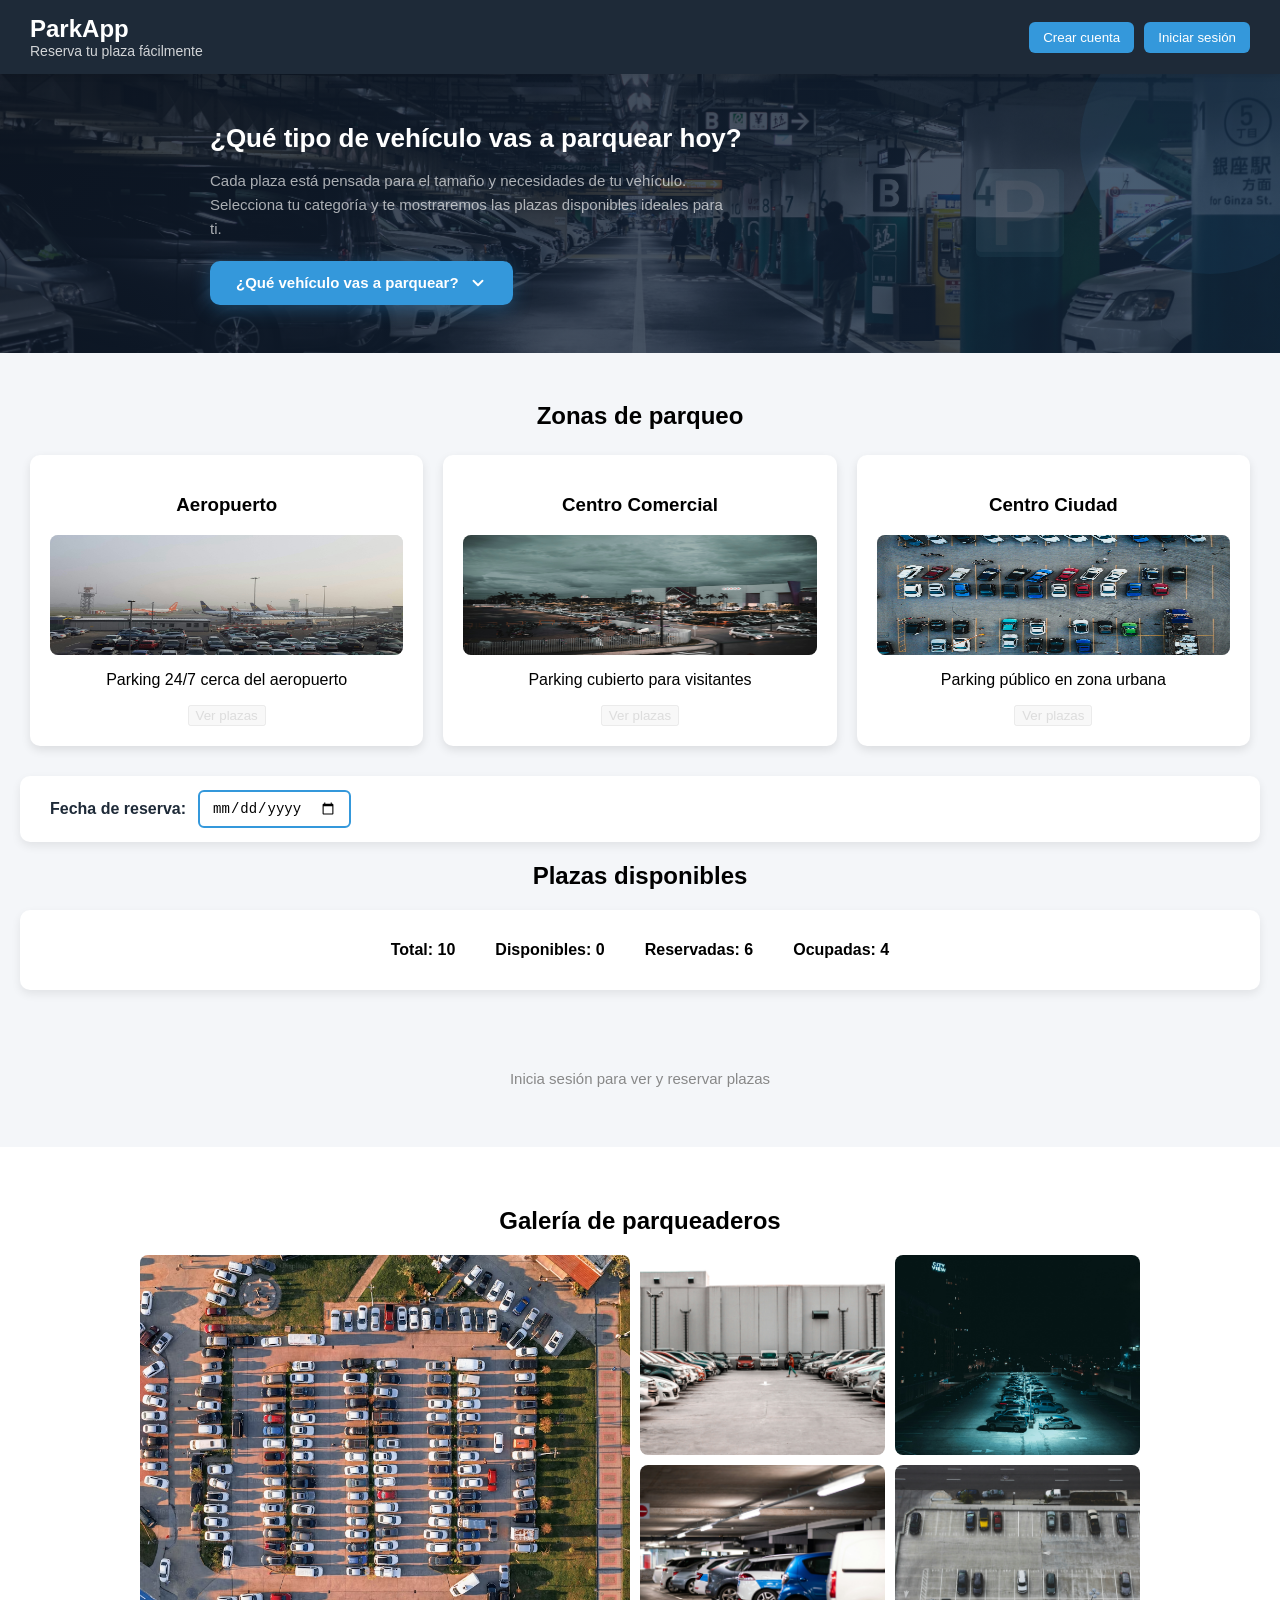
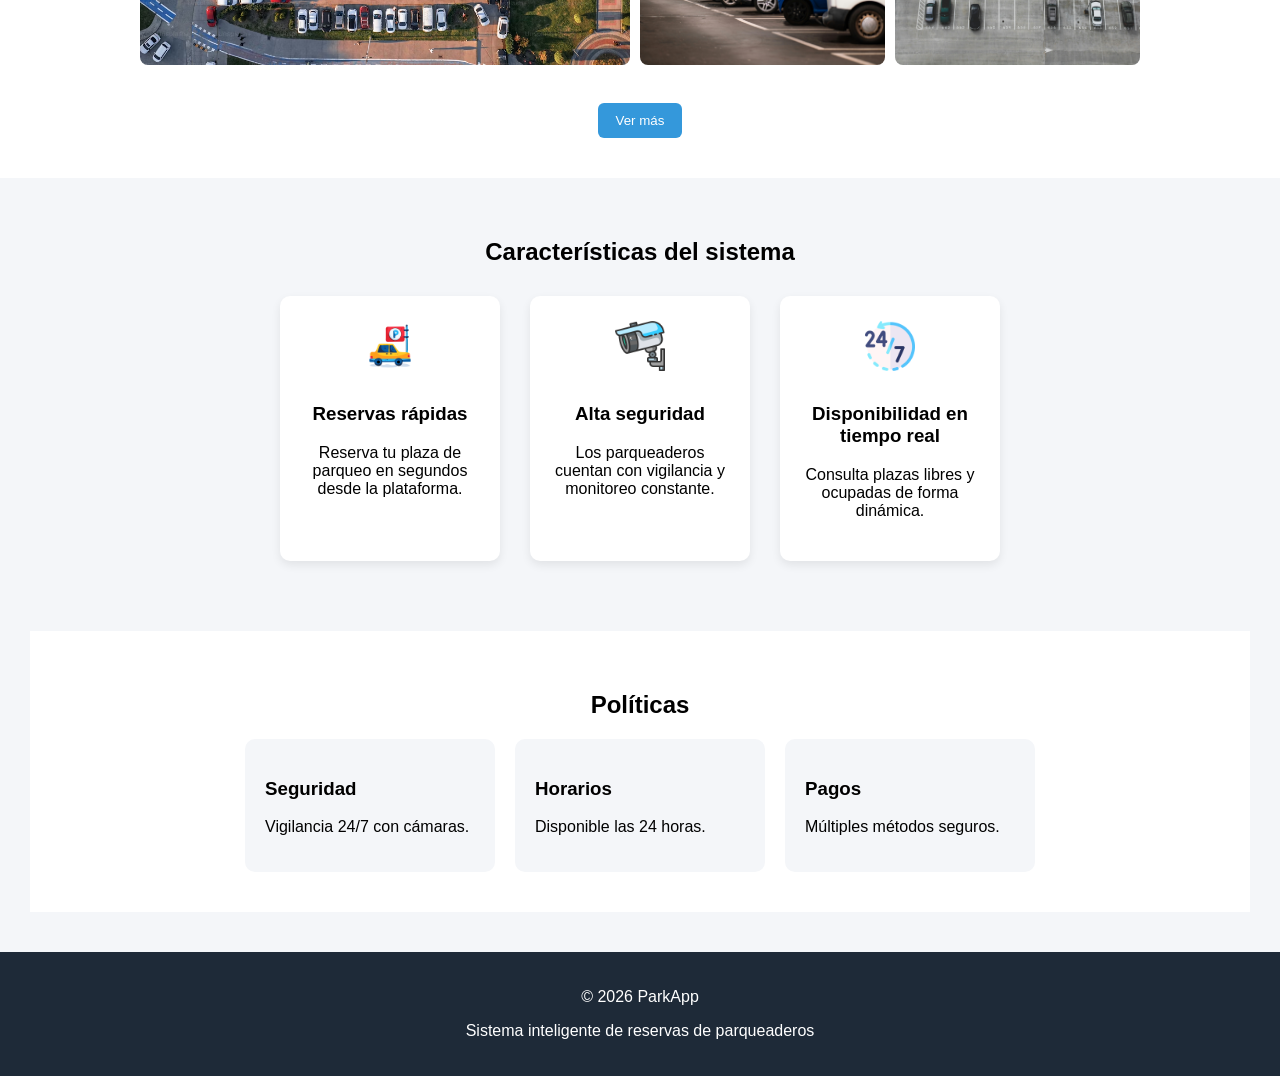
==== commit e590d132: "Dimensiones" ====
--- a/index.html
+++ b/index.html
@@ -78,6 +78,18 @@
       <p>Moto</p>
     </div>
   </div>
+  <div class="categoria-container"> 
+    <div class="categoria-card-info">
+        <small>| Largo: 4.5 – 5.0 m | Ancho: 2.2 – 2.5 m Altura: 2.0 m</small>
+      </div>
+          <div class="categoria-card-info">
+        <small>| Largo: 5.0 – 5.5 m | Ancho: 2.5 – 2.8 m Altura: 2.5 m</small>
+      </div>
+          <div class="categoria-card-info">
+        <small>| Largo: 2.0 – 2.5 m | Ancho: 1.0 – 1.2 m Altura: 1.5 m</small>
+      </div>
+  </div>
+     
 </section>
 
 <!-- ZONAS -->
--- a/css/styles.css
+++ b/css/styles.css
@@ -135,6 +135,10 @@
   background:white; padding:20px; border-radius:10px;
   box-shadow:0 4px 10px rgba(0,0,0,.1); width:150px; transition:.3s; cursor:pointer;
 }
+.categoria-card-info{
+  background:white; padding:10px; border-radius:10px;
+  box-shadow:0 4px 10px rgba(0,0,0,.1); width:150px; transition:.3s; 
+}
 .categoria-card:hover{ transform:translateY(-5px); }
 .categoria-card img{ width:60px; margin-bottom:10px; }
 .categoria-card.activa{ border:2px solid #3498db; transform:scale(1.05); background:#eef6ff; }
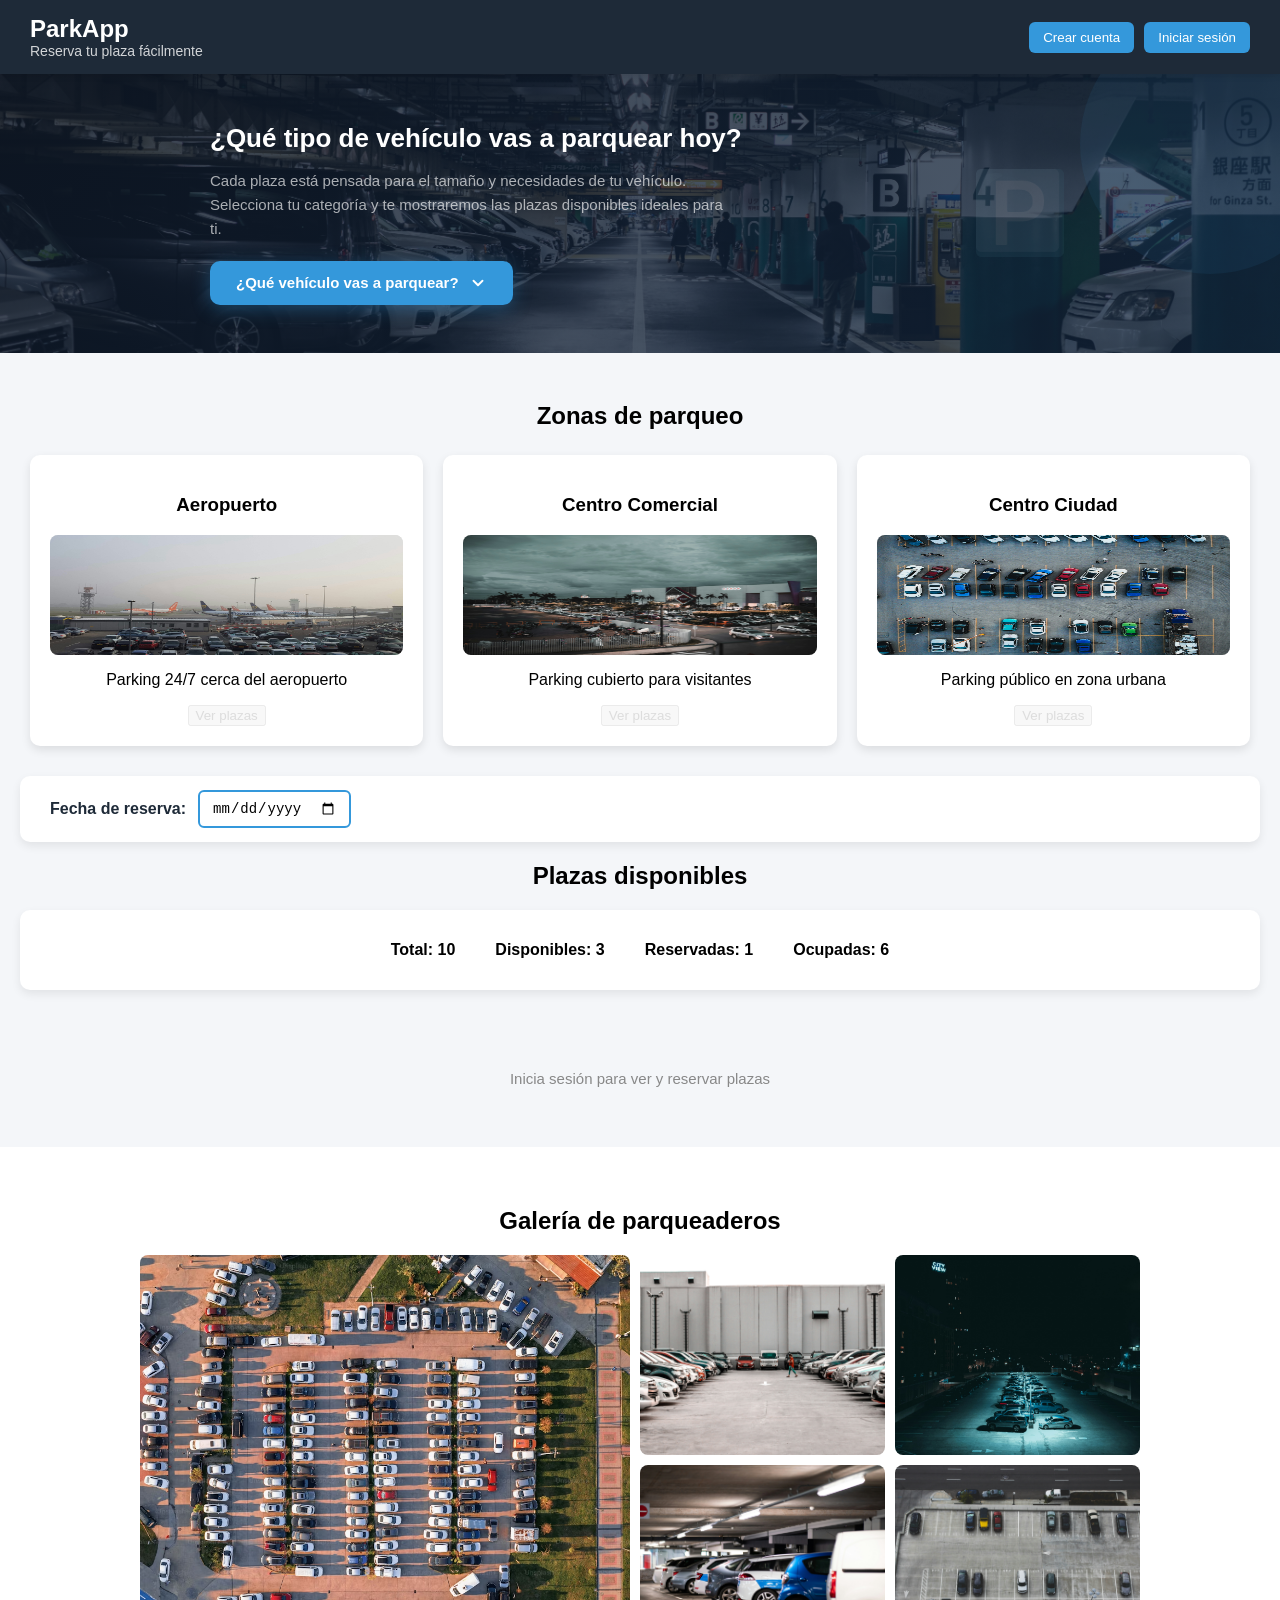
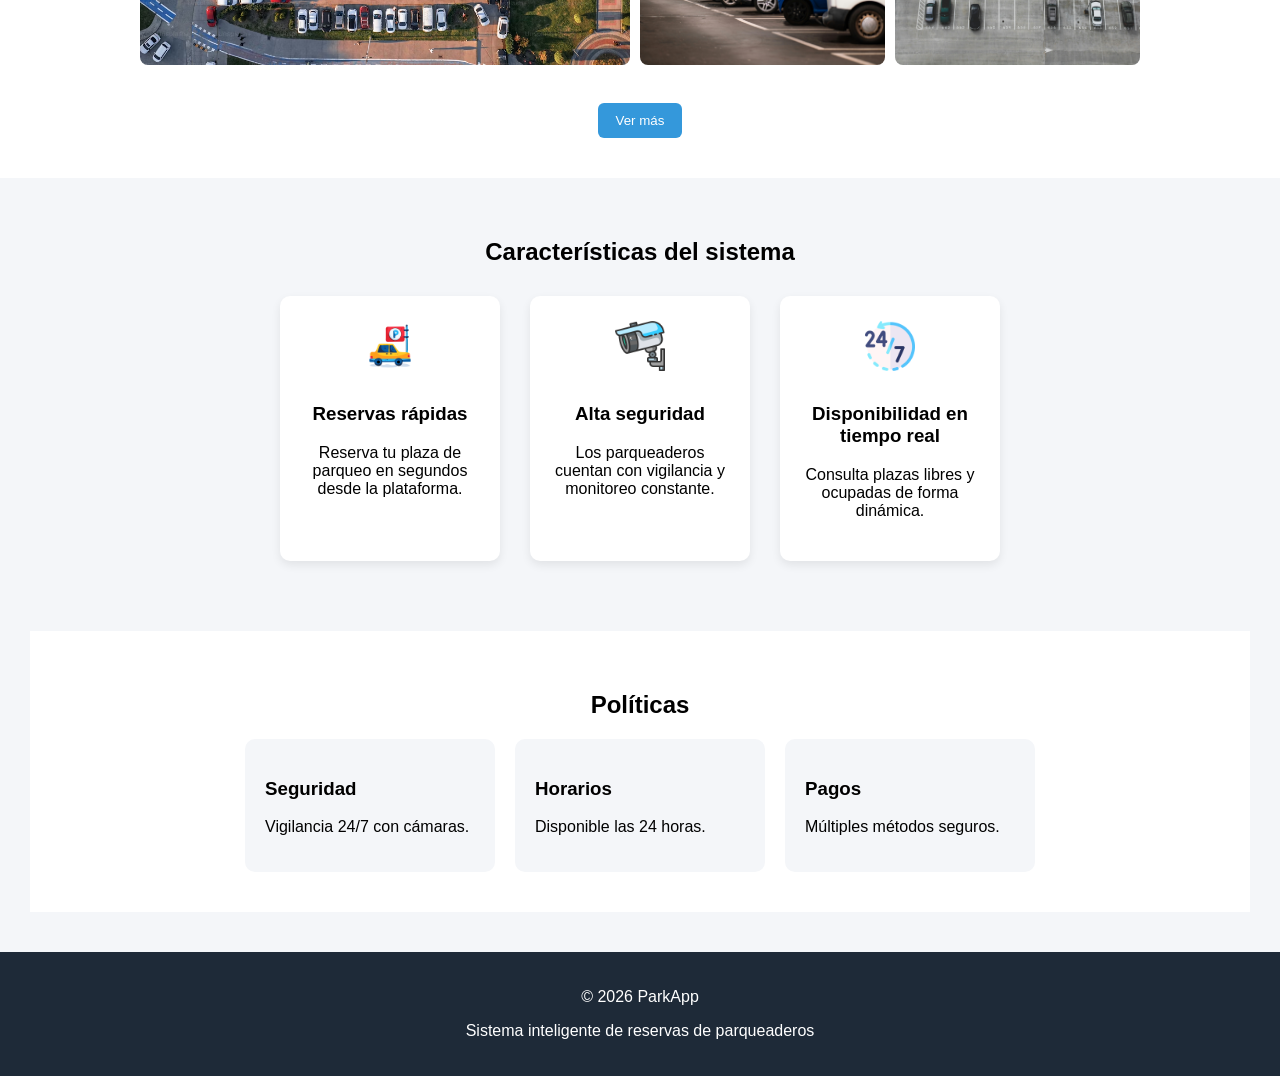
==== commit d3759277: "Actualizo index y agrego js" ====
--- a/index.html
+++ b/index.html
@@ -27,6 +27,7 @@
       <span id="usuarioActual"></span>
     </div>
     <button class="btn-header" id="btnAdminPanel" style="display:none; background:#8e44ad;">Panel Admin</button>
+    <button class="btn-header" id="btnBandeja">📬 Bandeja</button>
     <button class="btn-header" id="btnLogout">Cerrar sesión</button>
   </div>
 </header>
@@ -295,5 +296,34 @@
   });
 </script>
 
+<!-- ════════════ HU19: NOTIFICACIONES ════════════ -->
+ 
+<!-- Notificación azul: correo enviado (aparece arriba al centro) -->
+<div id="notifCorreo"></div>
+ 
+<!-- Notificación roja: alerta de acción no permitida (abajo a la derecha) -->
+<div id="notifHU19"></div>
+ 
+ 
+<!-- ════════════ HU19: MODAL CONFIRMACIÓN ANTES DE RESERVAR ════════════ -->
+<div id="modalConfirmacion" class="modal">
+  <div class="modal-contenido">
+    <h2>🅿️ Confirmar Reserva</h2>
+ 
+    <!-- Aquí se llena dinámicamente con info de la plaza -->
+    <div id="confirmInfoBox" class="info-confirmacion"></div>
+ 
+    <div style="display:flex; justify-content:center; gap:12px; margin-top:10px;">
+      <button id="btnConfirmarReserva" class="btn-ok">✅ Sí, reservar</button>
+      <button id="btnCancelarConfirmacion" class="btn-no">❌ No, volver</button>
+    </div>
+  </div>
+</div>
+ 
+ 
+<!-- ════════════ HU19: MODAL BANDEJA DE SALIDA FAKE ════════════ -->
+
+<!-- ════════════ HU19: SCRIPT  ════════════ -->
+
 </body>
 </html>
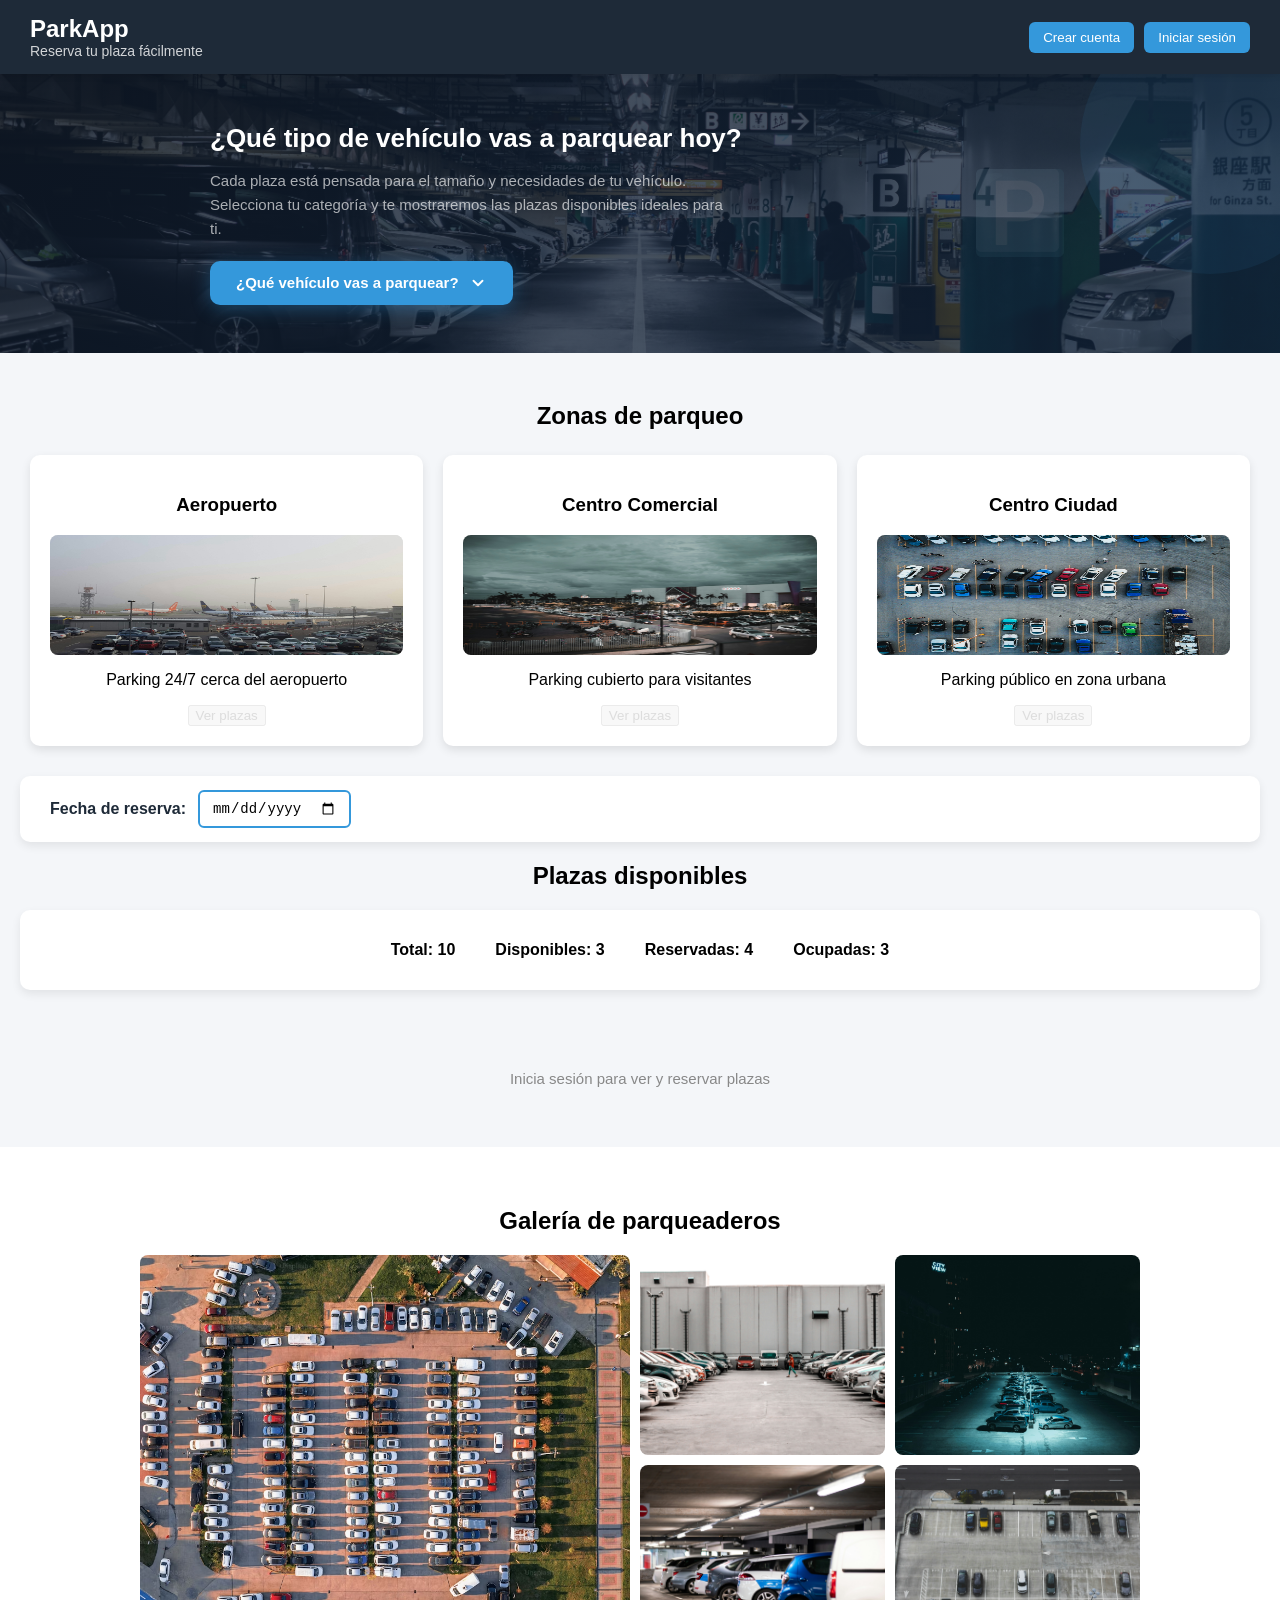
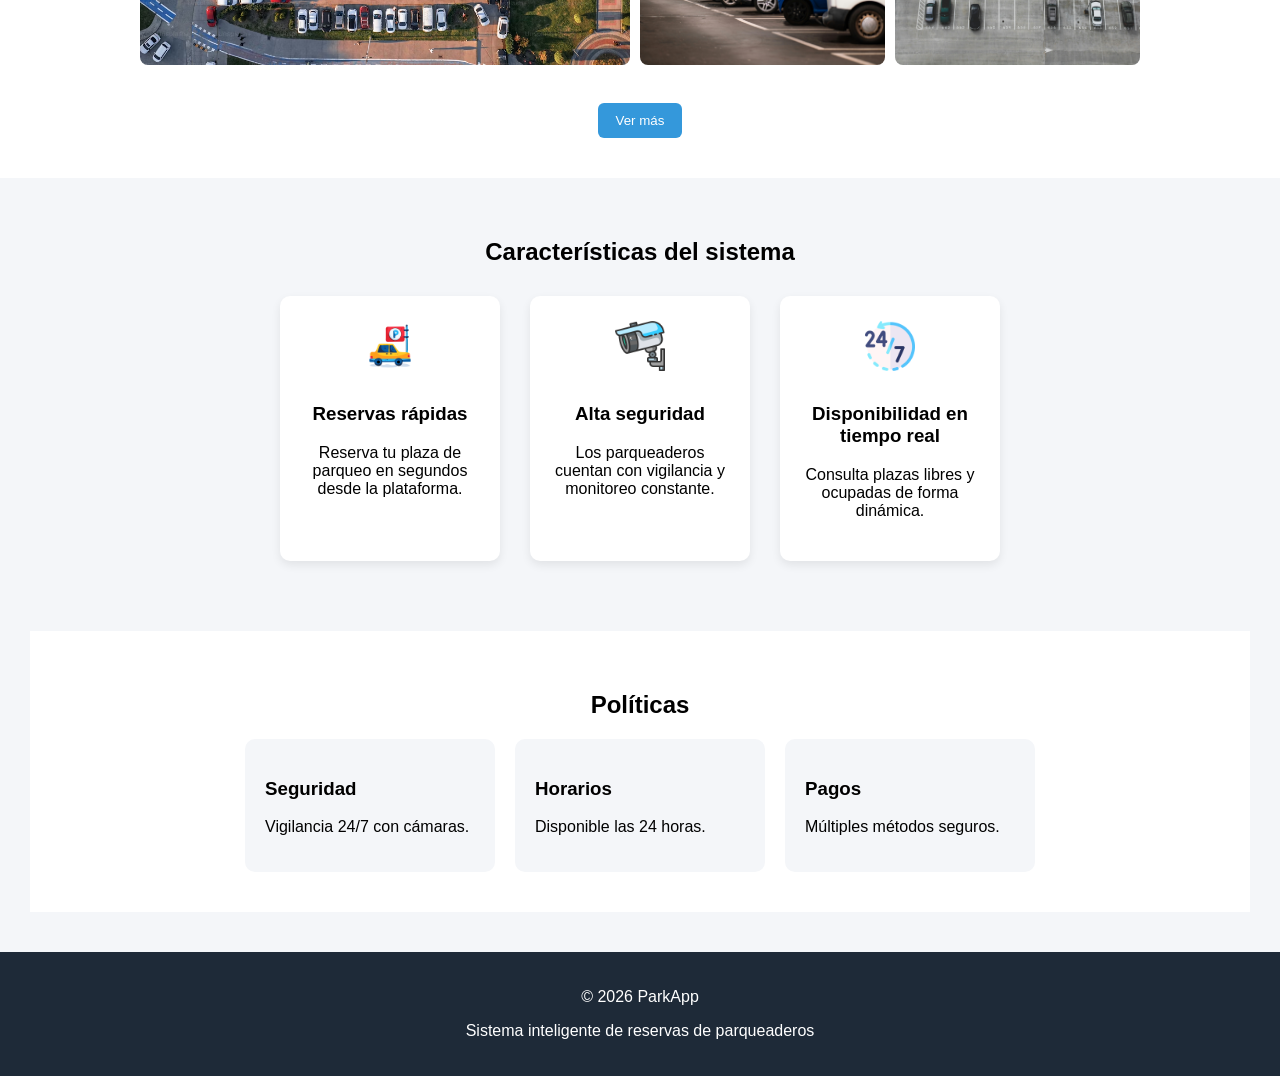
==== commit 00f48ea8: "bandeja funcional y simulación de correos" ====
--- a/index.html
+++ b/index.html
@@ -323,6 +323,18 @@
  
 <!-- ════════════ HU19: MODAL BANDEJA DE SALIDA FAKE ════════════ -->
 
+<div id="modalBandeja" class="modal">
+  <div class="modal-contenido">
+    <span class="cerrar" id="cerrarBandeja">&times;</span>
+    <h2>📬 Bandeja de mensajes</h2>
+    <button id="btnLimpiarBandeja" class="btn-limpiar">
+     Limpiar bandeja
+     </button>
+
+    <div id="listaMensajes"></div>
+  </div>
+</div>
+
 <!-- ════════════ HU19: SCRIPT  ════════════ -->
 
 </body>
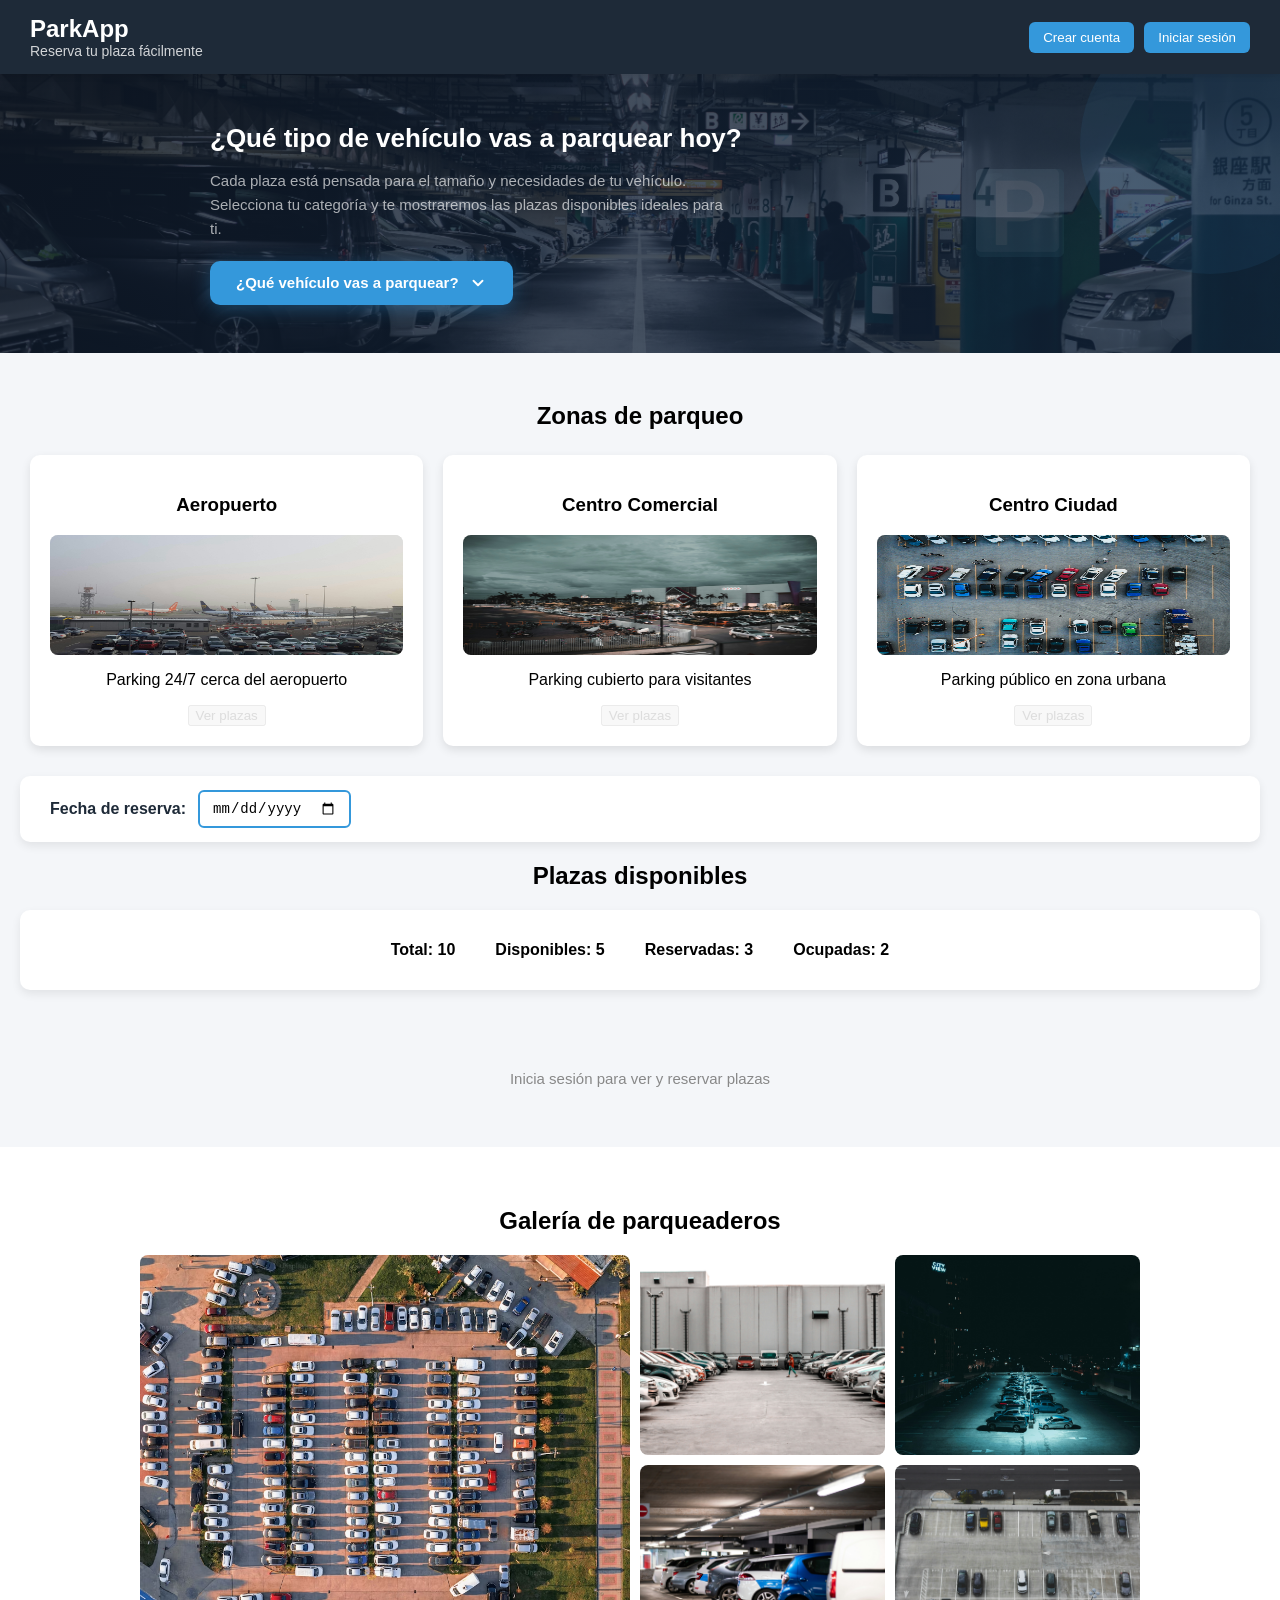
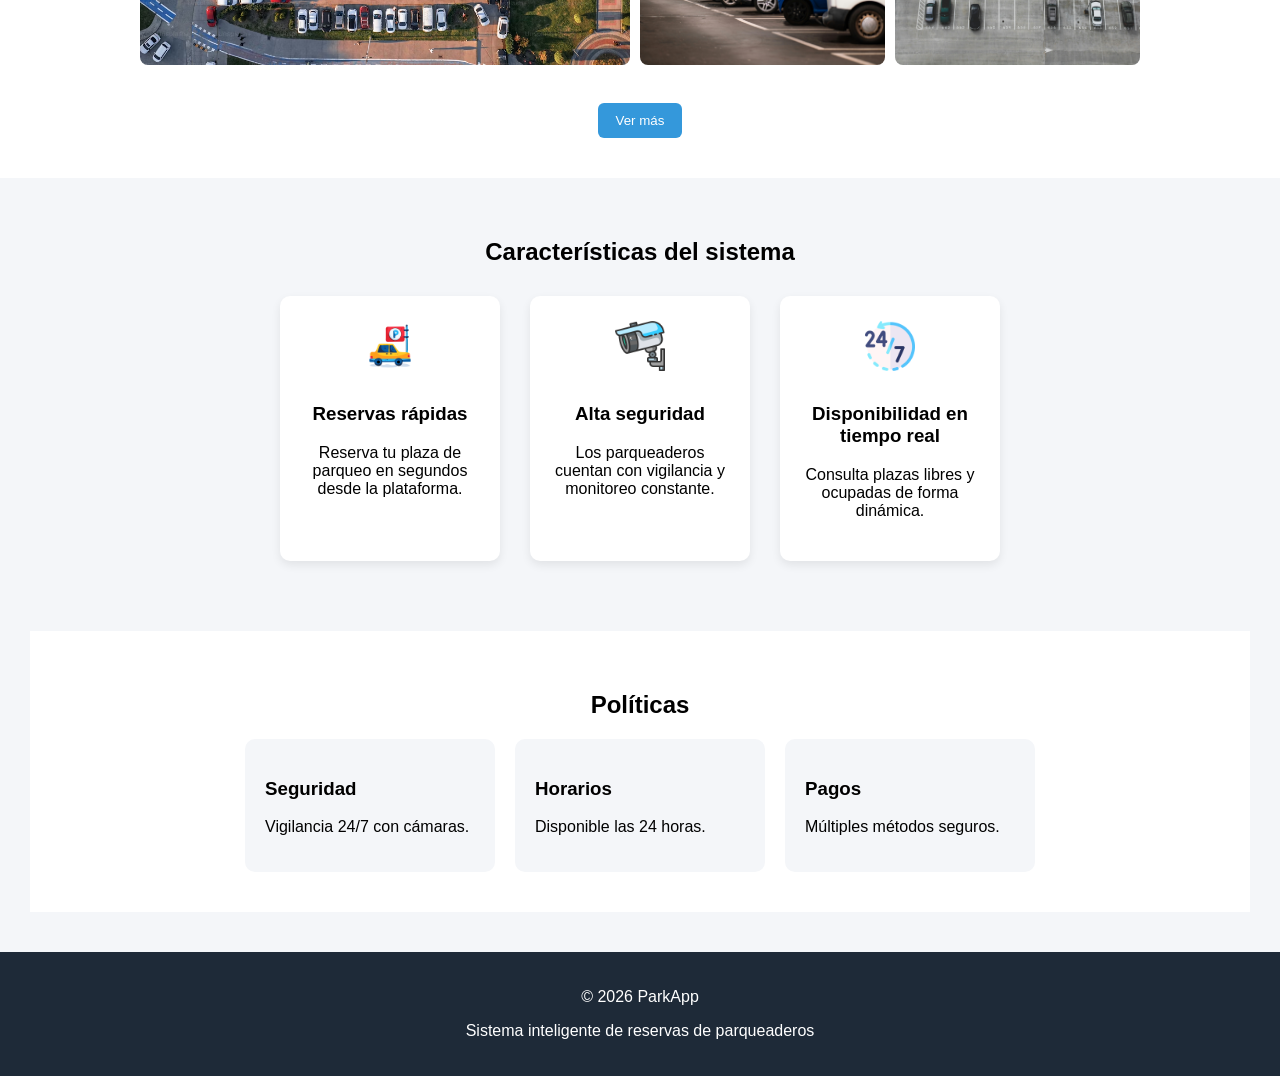
==== commit f7cb22f2: "completa Sprint 2 - sistema dinámico, auth y panel admin" ====
--- a/index.html
+++ b/index.html
@@ -21,15 +21,20 @@
     <button class="btn-header" id="btnHeaderLogin">Iniciar sesión</button>
   </div>
 
-  <div class="header-right" id="headerUser" style="display:none;">
+<div class="header-right" id="headerUser" style="display:none;">
     <div id="usuarioInfo">
       <div class="avatar"></div>
       <span id="usuarioActual"></span>
     </div>
     <button class="btn-header" id="btnAdminPanel" style="display:none; background:#8e44ad;">Panel Admin</button>
-    <button class="btn-header" id="btnBandeja">📬 Bandeja</button>
+    
+    <div style="position: relative; display: inline-block;">
+        <button class="btn-header" id="btnBandeja">Bandeja</button>
+        <span id="badge-notif" class="badge-notif" style="display: none;">0</span>
+    </div>
+
     <button class="btn-header" id="btnLogout">Cerrar sesión</button>
-  </div>
+</div>
 </header>
 
 <!-- SECCION DESCRIPCION + CTA VEHICULOS -->
@@ -326,7 +331,7 @@
 <div id="modalBandeja" class="modal">
   <div class="modal-contenido">
     <span class="cerrar" id="cerrarBandeja">&times;</span>
-    <h2>📬 Bandeja de mensajes</h2>
+    <h2> Bandeja de mensajes</h2>
     <button id="btnLimpiarBandeja" class="btn-limpiar">
      Limpiar bandeja
      </button>
--- a/css/styles.css
+++ b/css/styles.css
@@ -336,4 +336,35 @@
 .reserva-card:hover{ transform:translateY(-3px); box-shadow:0 6px 16px rgba(52,152,219,0.15); }
 .reserva-card p{ margin:0; font-size:14px; color:#555; }
 .reserva-card p strong{ color:#1e2a38; font-size:15px; }
-.reserva-card .reserva-fecha{ margin-top:8px; padding:5px 10px; background:#eaf0fb; color:#2980b9; border-radius:6px; font-size:12px; font-weight:bold; width:fit-content; }+.reserva-card .reserva-fecha{ margin-top:8px; padding:5px 10px; background:#eaf0fb; color:#2980b9; border-radius:6px; font-size:12px; font-weight:bold; width:fit-content; }
+/* ================= BURBUJA DE NOTIFICACIÓN ================= */
+.badge-notif {
+  position: absolute;
+  top: -6px;
+  right: -6px;
+  background-color: #e74c3c; /* Rojo para destacar */
+  color: white;
+  font-size: 11px;
+  font-weight: bold;
+  width: 20px;
+  height: 20px;
+  border-radius: 50%;
+  display: flex;
+  align-items: center;
+  justify-content: center;
+  border: 2px solid #1e2a38; /* Color del header para que resalte */
+  box-shadow: 0 2px 4px rgba(0,0,0,0.3);
+  pointer-events: none; /* Para que no estorbe al clickear el botón */
+}
+
+/* Opcional: Estilo para las tarjetas de mensajes dentro del modal */
+.mensaje-card {
+  background: #f8f9fa;
+  border-left: 4px solid #3498db;
+  padding: 12px;
+  margin-bottom: 10px;
+  border-radius: 6px;
+}
+.mensaje-card h4 { margin: 0 0 5px 0; font-size: 14px; }
+.mensaje-card p { margin: 0; font-size: 13px; color: #555; }
+.mensaje-card small { color: #888; display: block; margin-top: 5px; }
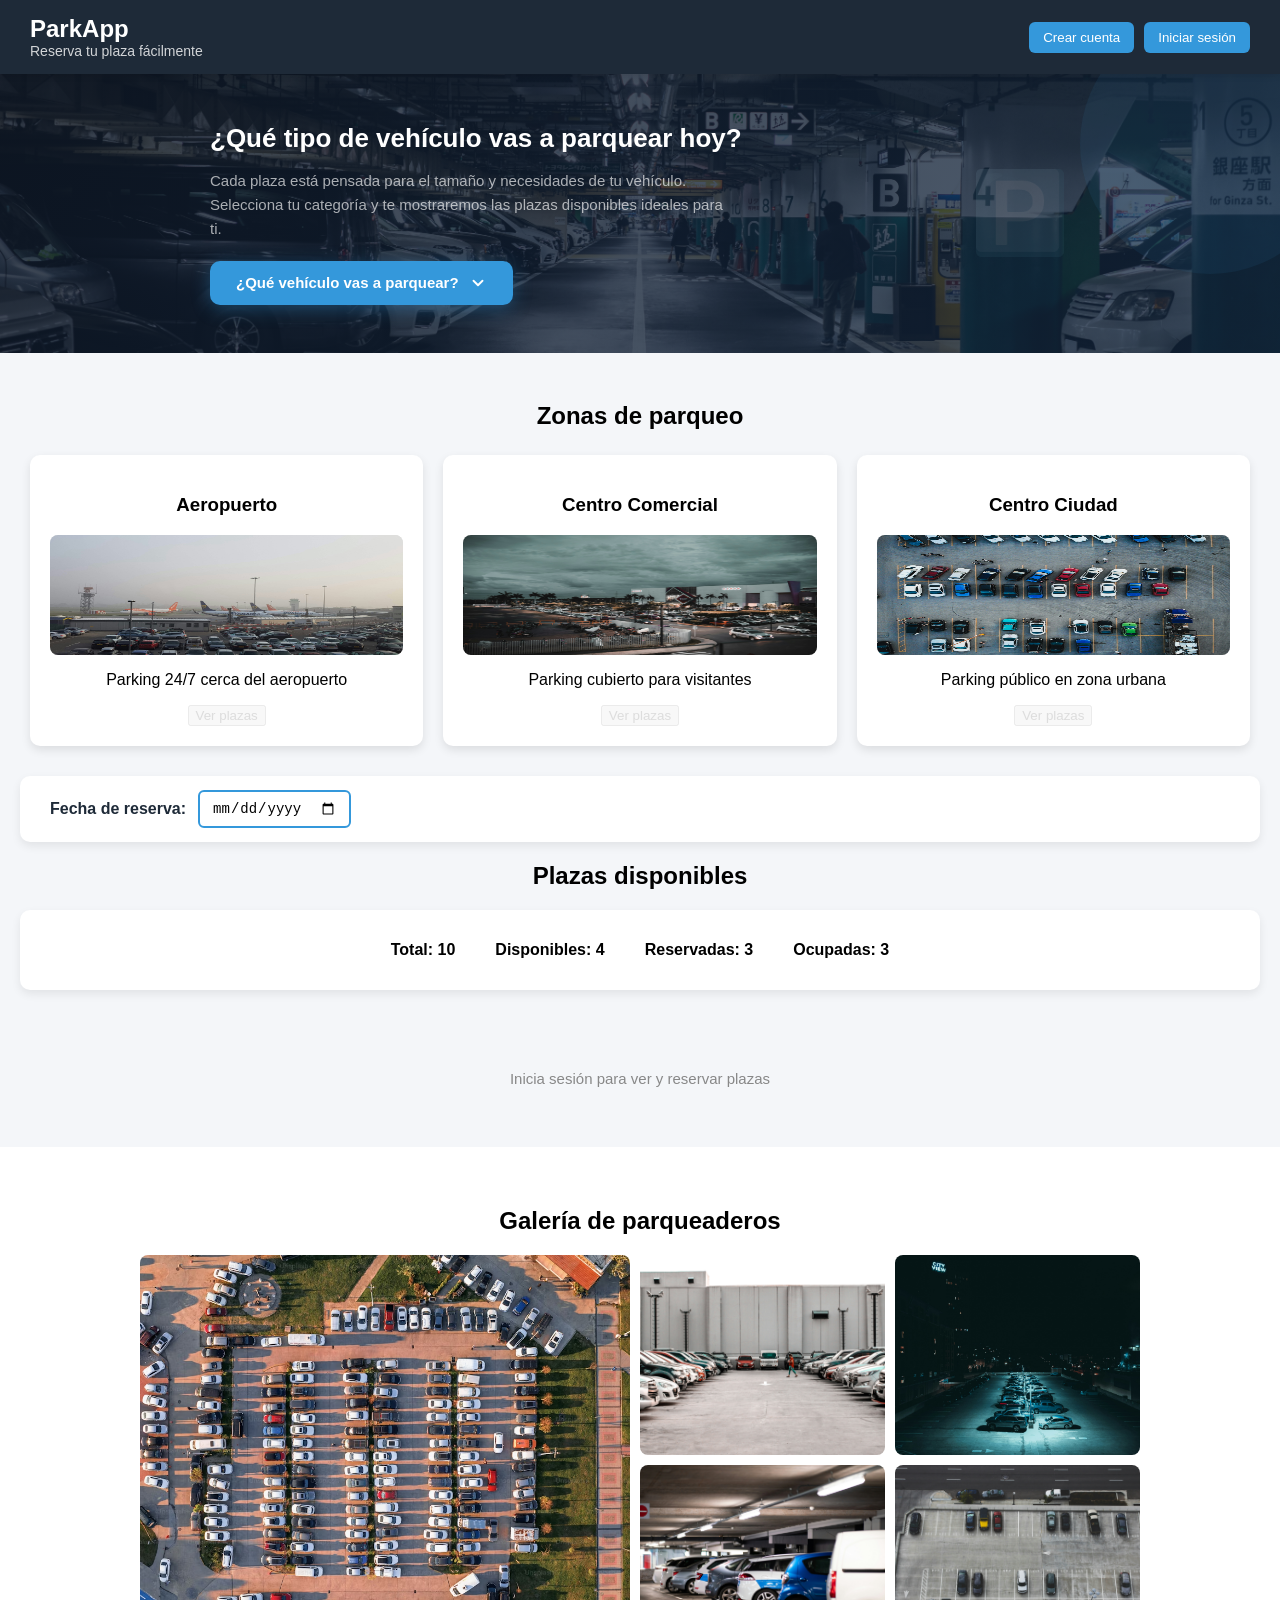
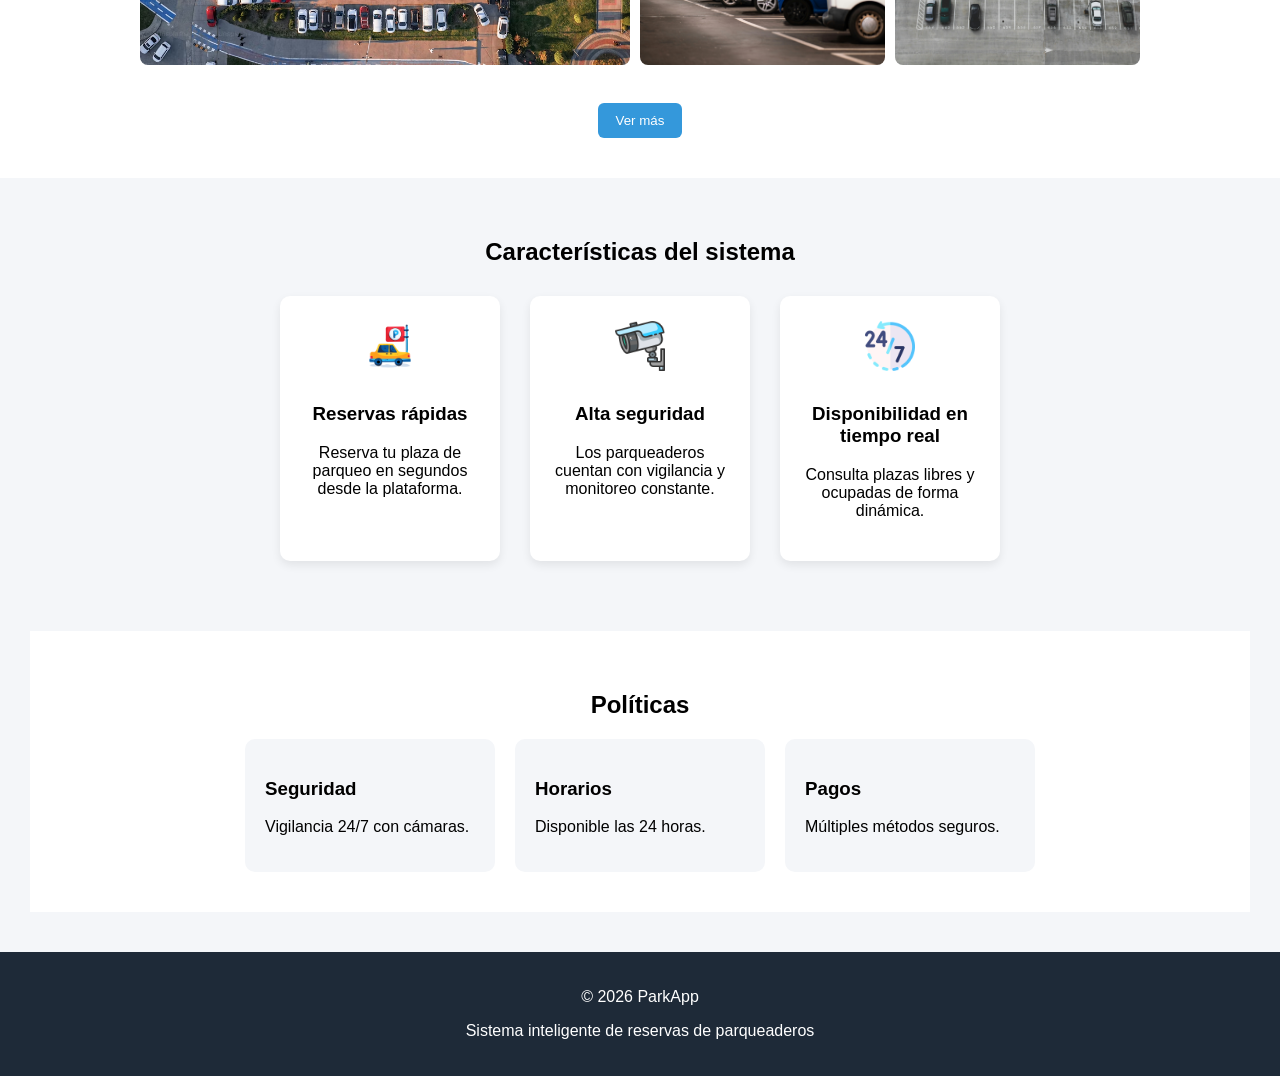
==== commit d2732543: "mostrar actualizaciones de categorias de vehiculos  creadas desde el panel administrativo" ====
--- a/index.html
+++ b/index.html
@@ -70,32 +70,21 @@
 <!-- CATEGORIAS (ocultas por defecto) -->
 <section class="categorias" id="seccionCategorias" style="display:none;">
   <h2>Categorías de vehículos</h2>
-  <div class="categoria-container">
-    <div class="categoria-card" data-tipo="automovil">
-      <img src="img/automovil.png">
-      <p>Automóvil</p>
-    </div>
-    <div class="categoria-card" data-tipo="camioneta">
-      <img src="img/camioneta.png">
-      <p>Camioneta</p>
-    </div>
-    <div class="categoria-card" data-tipo="moto">
-      <img src="img/moto.png">
-      <p>Moto</p>
-    </div>
-  </div>
+
+  <div id="contenedorCategorias" class="categoria-container">
+  </div>
+
   <div class="categoria-container"> 
     <div class="categoria-card-info">
-        <small>| Largo: 4.5 – 5.0 m | Ancho: 2.2 – 2.5 m Altura: 2.0 m</small>
-      </div>
-          <div class="categoria-card-info">
-        <small>| Largo: 5.0 – 5.5 m | Ancho: 2.5 – 2.8 m Altura: 2.5 m</small>
-      </div>
-          <div class="categoria-card-info">
-        <small>| Largo: 2.0 – 2.5 m | Ancho: 1.0 – 1.2 m Altura: 1.5 m</small>
-      </div>
-  </div>
-     
+      <small>| Largo: 4.5 – 5.0 m | Ancho: 2.2 – 2.5 m Altura: 2.0 m</small>
+    </div>
+    <div class="categoria-card-info">
+      <small>| Largo: 5.0 – 5.5 m | Ancho: 2.5 – 2.8 m Altura: 2.5 m</small>
+    </div>
+    <div class="categoria-card-info">
+      <small>| Largo: 2.0 – 2.5 m | Ancho: 1.0 – 1.2 m Altura: 1.5 m</small>
+    </div>
+  </div>
 </section>
 
 <!-- ZONAS -->
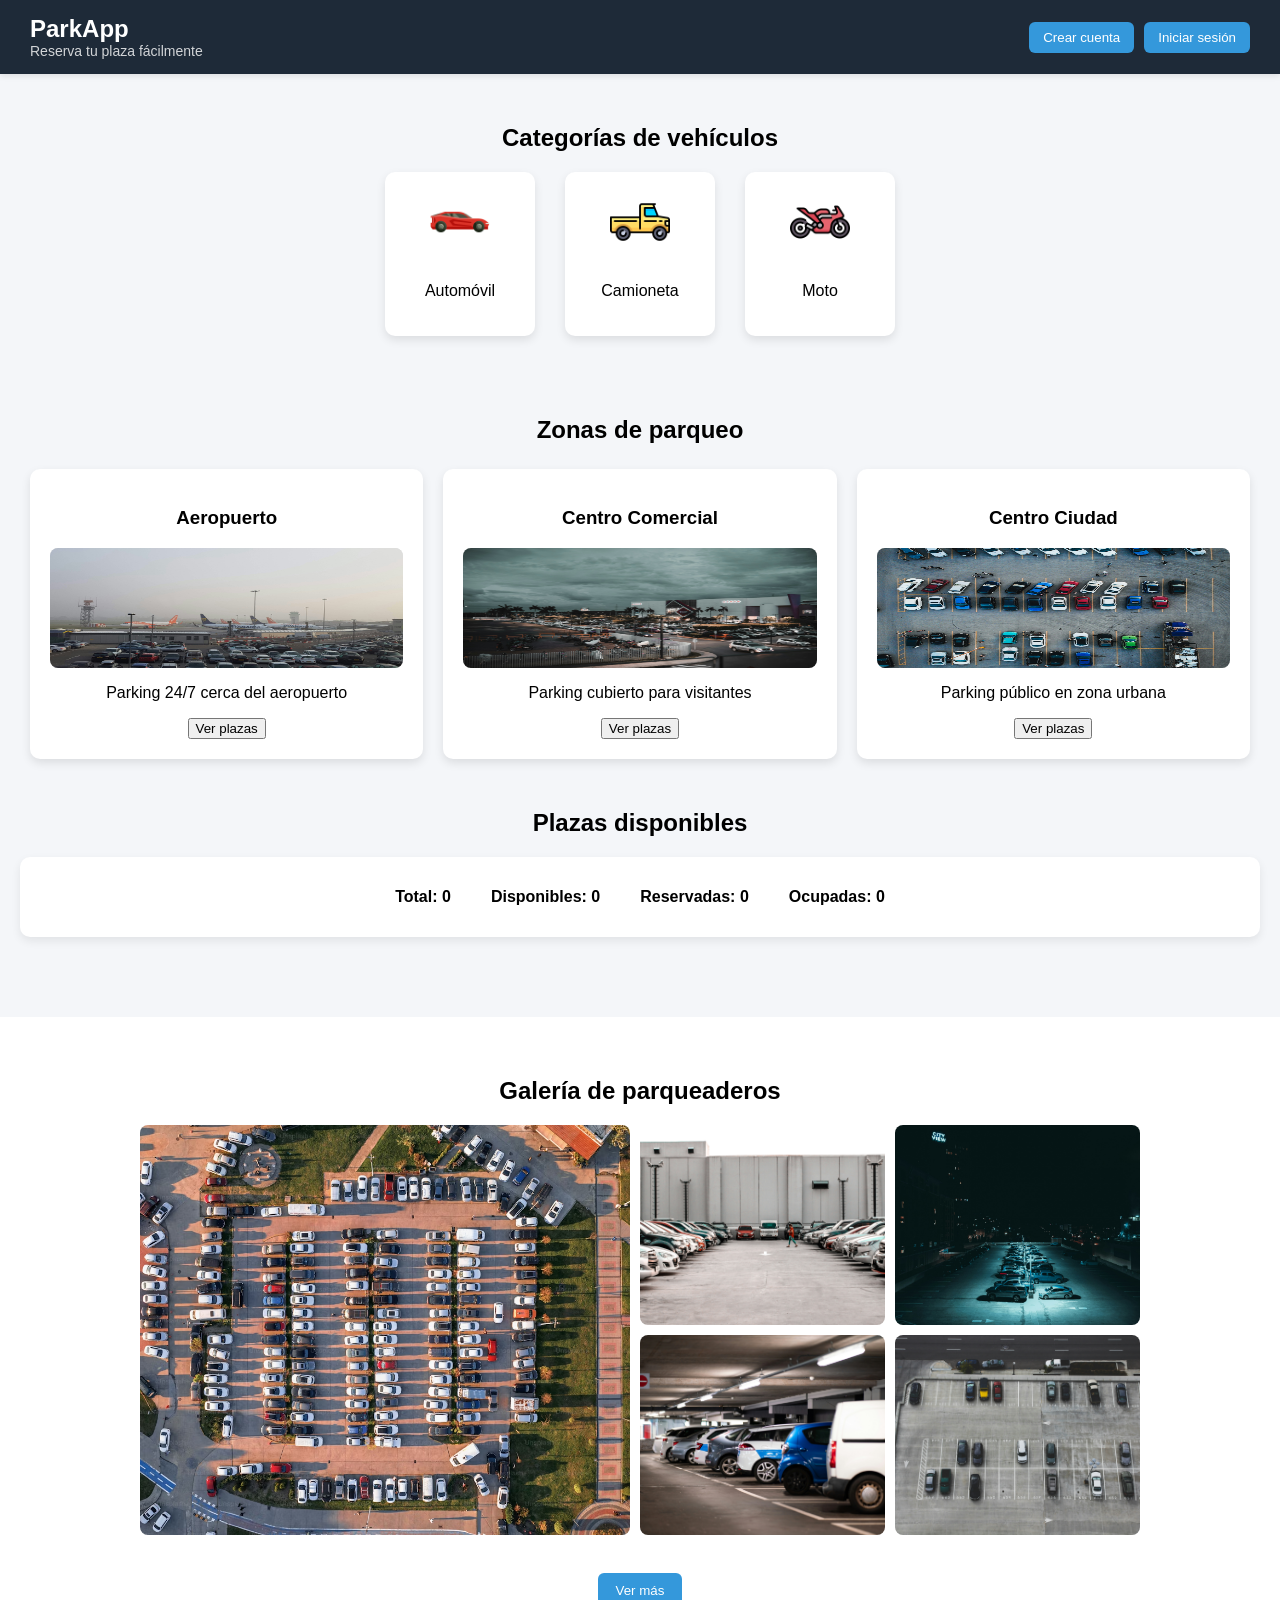
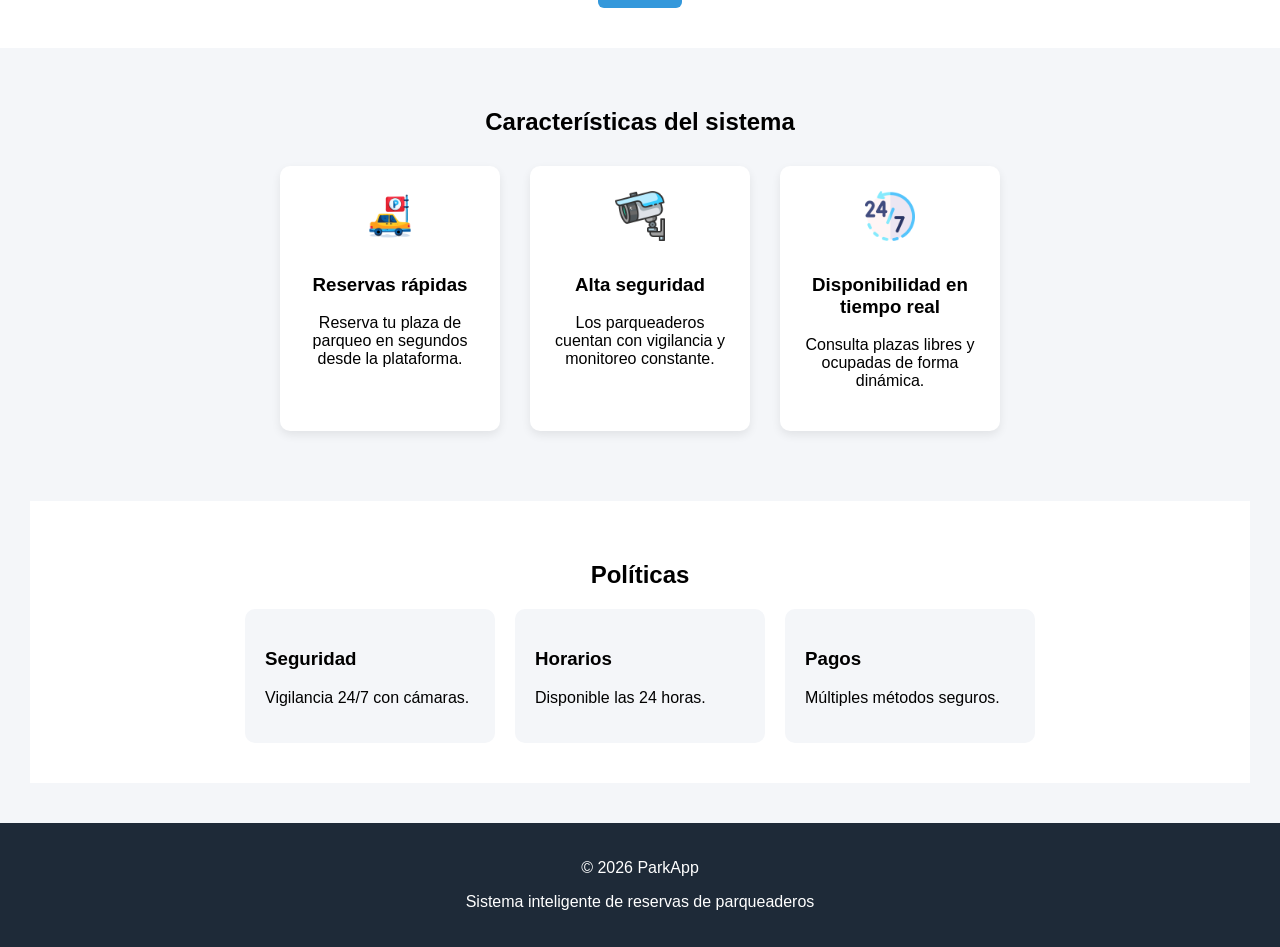
==== commit b7f7184f: "Guardo cambios antes de pull" ====
--- a/index.html
+++ b/index.html
@@ -21,68 +21,27 @@
     <button class="btn-header" id="btnHeaderLogin">Iniciar sesión</button>
   </div>
 
-<div class="header-right" id="headerUser" style="display:none;">
-    <div id="usuarioInfo">
-      <div class="avatar"></div>
-      <span id="usuarioActual"></span>
-    </div>
-    <button class="btn-header" id="btnAdminPanel" style="display:none; background:#8e44ad;">Panel Admin</button>
-    
-    <div style="position: relative; display: inline-block;">
-        <button class="btn-header" id="btnBandeja">Bandeja</button>
-        <span id="badge-notif" class="badge-notif" style="display: none;">0</span>
-    </div>
-
+  <div class="header-right" id="headerUser" style="display:none;">
+    <span id="usuarioActual"></span>
     <button class="btn-header" id="btnLogout">Cerrar sesión</button>
-</div>
+  </div>
 </header>
 
-<!-- SECCION DESCRIPCION + CTA VEHICULOS -->
-<section class="vehiculos-cta">
-  <div class="vehiculos-cta-inner">
-    <div class="vehiculos-cta-texto">
-      <h2 class="vehiculos-cta-titulo">¿Qué tipo de vehículo vas a parquear hoy?</h2>
-      <p class="vehiculos-cta-desc">
-        Cada plaza está pensada para el tamaño y necesidades de tu vehículo.
-        Selecciona tu categoría y te mostraremos las plazas disponibles ideales para ti.
-      </p>
-      <button class="btn-ver-categorias" id="btnVerCategorias">
-        <span>¿Qué vehículo vas a parquear?</span>
-        <svg width="18" height="18" viewBox="0 0 24 24" fill="none" stroke="currentColor" stroke-width="2.5" stroke-linecap="round" stroke-linejoin="round"><path d="M6 9l6 6 6-6"/></svg>
-      </button>
+<!-- CATEGORIAS -->
+<section class="categorias">
+  <h2>Categorías de vehículos</h2>
+  <div class="categoria-container">
+    <div class="categoria-card" data-tipo="automovil">
+      <img src="img/automovil.png">
+      <p>Automóvil</p>
     </div>
-    <div class="vehiculos-cta-icon" aria-hidden="true">🅿️</div>
-  </div>
-</section>
-
-<!-- AVISO LOGIN (visible cuando se abre categorías sin sesión) -->
-<div id="avisoLoginCategorias" style="display:none;">
-  <div class="aviso-login-banner">
-    <span class="aviso-login-icono"></span>
-    <div class="aviso-login-texto">
-      <strong>Inicia sesión para continuar</strong>
-      <span>Necesitas una cuenta activa para seleccionar tu vehículo y reservar una plaza.</span>
+    <div class="categoria-card" data-tipo="camioneta">
+      <img src="img/camioneta.png">
+      <p>Camioneta</p>
     </div>
-    <button class="aviso-login-btn" id="btnAvisoLogin">Iniciar sesión</button>
-  </div>
-</div>
-
-<!-- CATEGORIAS (ocultas por defecto) -->
-<section class="categorias" id="seccionCategorias" style="display:none;">
-  <h2>Categorías de vehículos</h2>
-
-  <div id="contenedorCategorias" class="categoria-container">
-  </div>
-
-  <div class="categoria-container"> 
-    <div class="categoria-card-info">
-      <small>| Largo: 4.5 – 5.0 m | Ancho: 2.2 – 2.5 m Altura: 2.0 m</small>
-    </div>
-    <div class="categoria-card-info">
-      <small>| Largo: 5.0 – 5.5 m | Ancho: 2.5 – 2.8 m Altura: 2.5 m</small>
-    </div>
-    <div class="categoria-card-info">
-      <small>| Largo: 2.0 – 2.5 m | Ancho: 1.0 – 1.2 m Altura: 1.5 m</small>
+    <div class="categoria-card" data-tipo="moto">
+      <img src="img/moto.png">
+      <p>Moto</p>
     </div>
   </div>
 </section>
@@ -102,7 +61,7 @@
     <div class="zona-card">
       <h3>Centro Comercial</h3>
       <div class="zona-img">
-        <img class="zona-img" src="img/mall.jpg" alt="Centro Comercial">
+        <img class="zona-img" src="img/mall.jpg" alt="Aeropuerto">
       </div>
       <p>Parking cubierto para visitantes</p>
       <button class="btn-zona">Ver plazas</button>
@@ -110,7 +69,7 @@
     <div class="zona-card">
       <h3>Centro Ciudad</h3>
       <div class="zona-img">
-        <img class="zona-img" src="img/central.jpg" alt="Centro Ciudad">
+        <img class="zona-img" src="img/central.jpg" alt="Aeropuerto">
       </div>
       <p>Parking público en zona urbana</p>
       <button class="btn-zona">Ver plazas</button>
@@ -119,7 +78,7 @@
 </section>
 
 <!-- FECHA DE RESERVA -->
-<div id="fechaReservaContainer">
+<div id="fechaReservaContainer" style="display:none;">
   <div class="fecha-wrapper">
     <label for="fechaReserva">Fecha de reserva:</label>
     <input type="date" id="fechaReserva">
@@ -135,19 +94,6 @@
   <p>Disponibles: <span id="plazasLibres">0</span></p>
   <p>Reservadas: <span id="plazasReservadas">0</span></p>
   <p>Ocupadas: <span id="plazasOcupadas">0</span></p>
-</section>
-
-<section id="misReservasSection" style="display:none;">
-  <div class="mis-reservas-wrapper">
-    <div class="mis-reservas-header">
-      <span class="mis-reservas-icono">🅿️</span>
-      <div>
-        <h2 class="mis-reservas-titulo">Mis Reservas</h2>
-        <p class="mis-reservas-subtitulo">Tus plazas reservadas activas</p>
-      </div>
-    </div>
-    <div id="misReservas" class="mis-reservas-grid"></div>
-  </div>
 </section>
 
 <!-- PLAZAS -->
@@ -219,10 +165,6 @@
     <input type="text" id="nombreCrear" placeholder="Nombre">
     <input type="email" id="emailCrear" placeholder="Email">
     <input type="password" id="passCrear" placeholder="Contraseña">
-    <select id="rolCrear">
-      <option value="cliente">Cliente</option>
-      <option value="admin">Administrador</option>
-    </select>
     <button id="btnCrearCuenta">Crear Cuenta</button>
   </div>
 </div>
@@ -244,92 +186,5 @@
 </footer>
 
 <script type="module" src="js/main.js"></script>
-
-<script>
-  // Toggle categorías: muestra aviso si no hay sesión, categorías si hay sesión
-  document.getElementById("btnVerCategorias").addEventListener("click", function () {
-    const seccion   = document.getElementById("seccionCategorias");
-    const aviso     = document.getElementById("avisoLoginCategorias");
-    const btn       = document.getElementById("btnVerCategorias");
-    const abierto   = btn.classList.contains("activo");
-    const haySession = !!localStorage.getItem("usuarioActual");
-
-    if (abierto) {
-      // Cerrar todo
-      seccion.style.display = "none";
-      aviso.style.display   = "none";
-      btn.classList.remove("activo");
-    } else {
-      btn.classList.add("activo");
-      if (!haySession) {
-        aviso.style.display   = "block";
-        seccion.style.display = "none";
-        aviso.scrollIntoView({ behavior: "smooth", block: "center" });
-      } else {
-        aviso.style.display   = "none";
-        seccion.style.display = "block";
-        seccion.scrollIntoView({ behavior: "smooth", block: "start" });
-      }
-    }
-  });
-
-  // Botón "Iniciar sesión" del banner abre el modal
-  document.getElementById("btnAvisoLogin").addEventListener("click", function () {
-    document.getElementById("modalLogin").style.display = "flex";
-  });
-
-  // Cuando el usuario inicia sesión, ocultar aviso y mostrar categorías
-  window.addEventListener("storage", function (e) {
-    if (e.key === "usuarioActual" && e.newValue) {
-      document.getElementById("avisoLoginCategorias").style.display = "none";
-      const btn = document.getElementById("btnVerCategorias");
-      if (btn.classList.contains("activo")) {
-        document.getElementById("seccionCategorias").style.display = "block";
-      }
-    }
-  });
-</script>
-
-<!-- ════════════ HU19: NOTIFICACIONES ════════════ -->
- 
-<!-- Notificación azul: correo enviado (aparece arriba al centro) -->
-<div id="notifCorreo"></div>
- 
-<!-- Notificación roja: alerta de acción no permitida (abajo a la derecha) -->
-<div id="notifHU19"></div>
- 
- 
-<!-- ════════════ HU19: MODAL CONFIRMACIÓN ANTES DE RESERVAR ════════════ -->
-<div id="modalConfirmacion" class="modal">
-  <div class="modal-contenido">
-    <h2>🅿️ Confirmar Reserva</h2>
- 
-    <!-- Aquí se llena dinámicamente con info de la plaza -->
-    <div id="confirmInfoBox" class="info-confirmacion"></div>
- 
-    <div style="display:flex; justify-content:center; gap:12px; margin-top:10px;">
-      <button id="btnConfirmarReserva" class="btn-ok">✅ Sí, reservar</button>
-      <button id="btnCancelarConfirmacion" class="btn-no">❌ No, volver</button>
-    </div>
-  </div>
-</div>
- 
- 
-<!-- ════════════ HU19: MODAL BANDEJA DE SALIDA FAKE ════════════ -->
-
-<div id="modalBandeja" class="modal">
-  <div class="modal-contenido">
-    <span class="cerrar" id="cerrarBandeja">&times;</span>
-    <h2> Bandeja de mensajes</h2>
-    <button id="btnLimpiarBandeja" class="btn-limpiar">
-     Limpiar bandeja
-     </button>
-
-    <div id="listaMensajes"></div>
-  </div>
-</div>
-
-<!-- ════════════ HU19: SCRIPT  ════════════ -->
-
 </body>
 </html>
